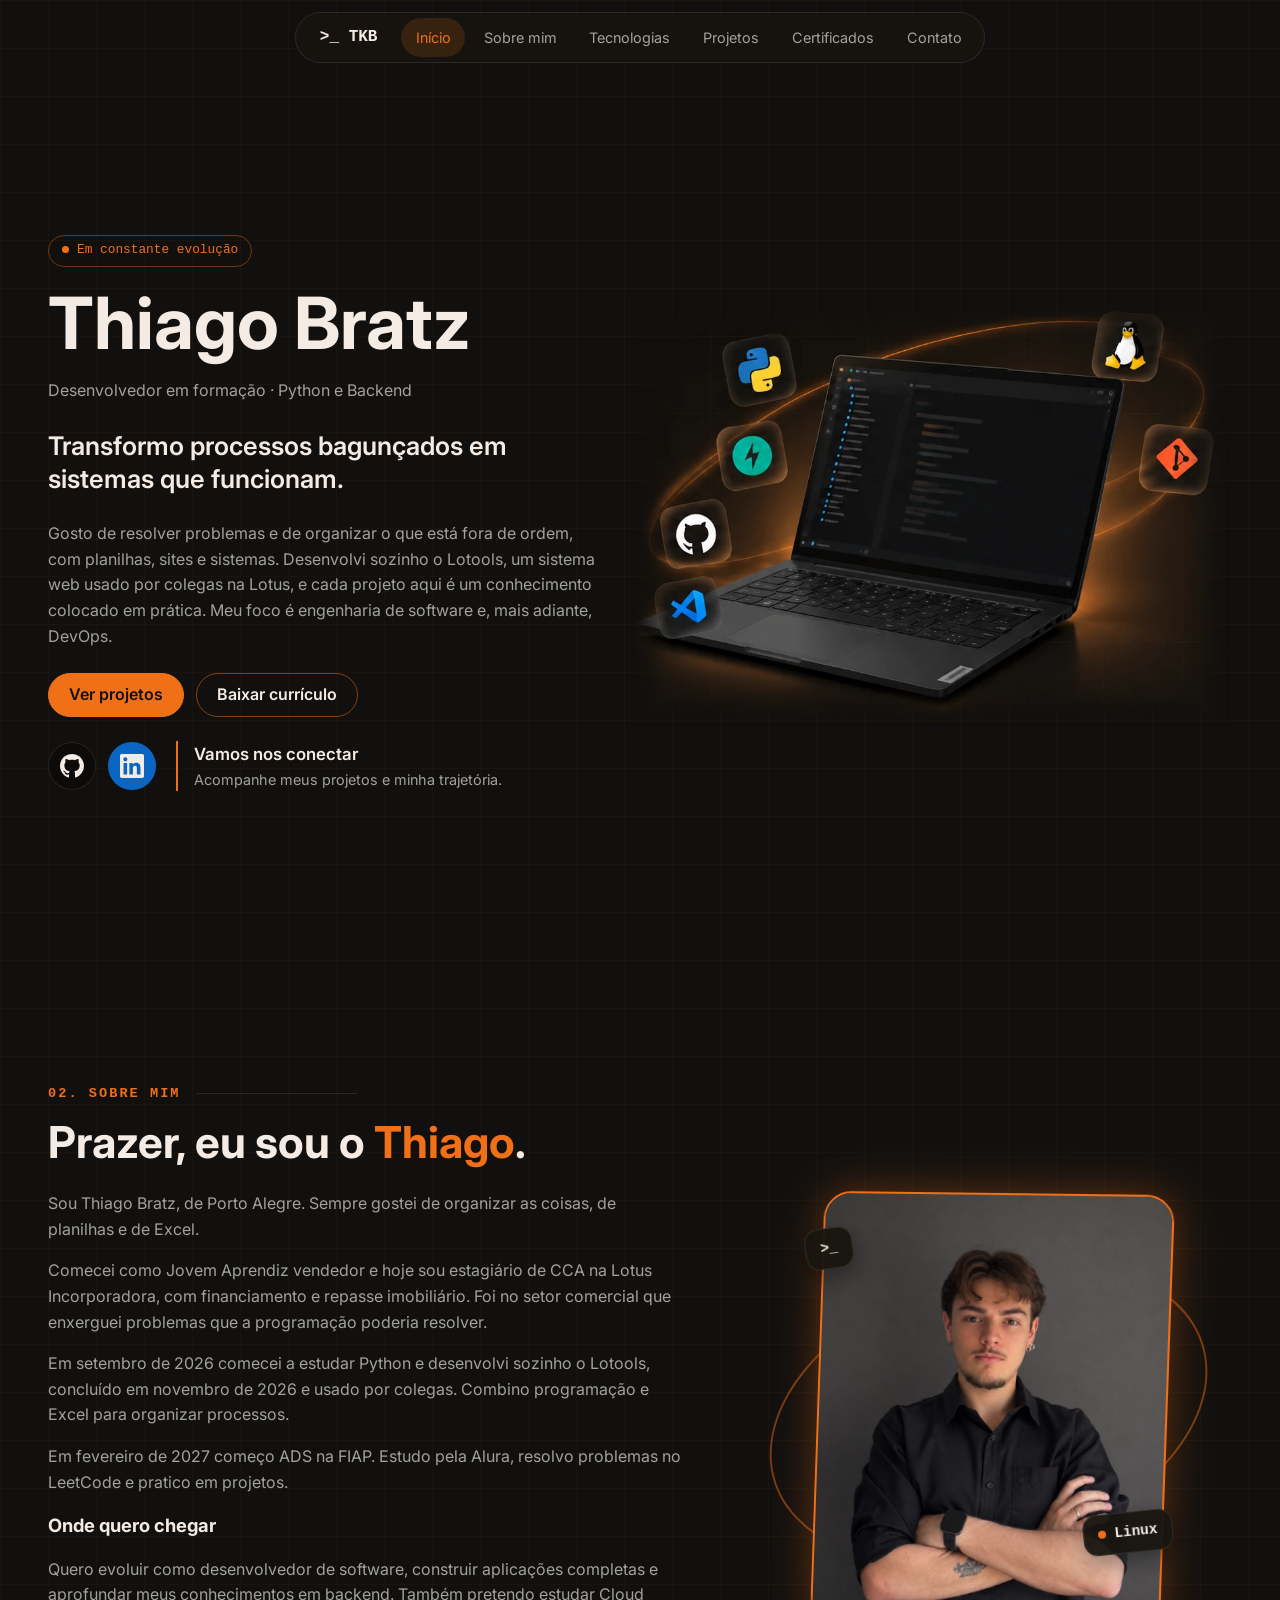
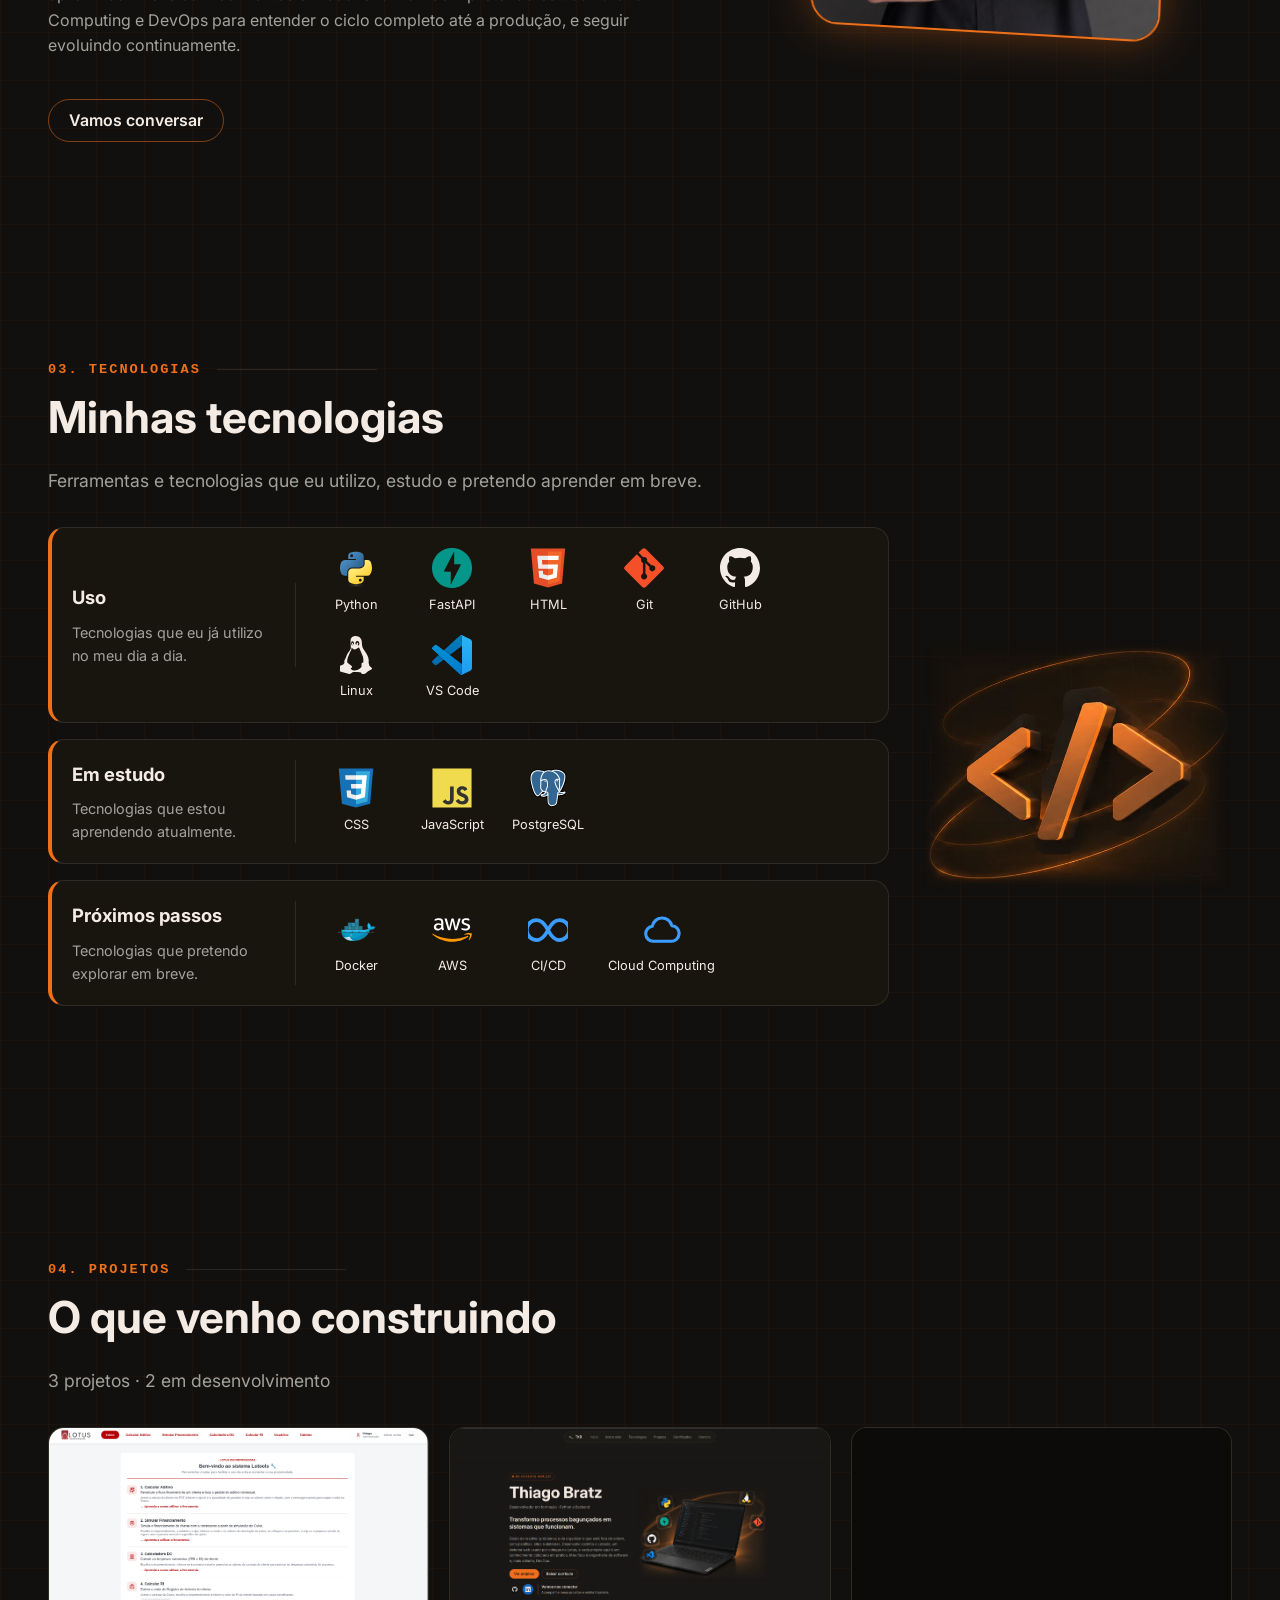
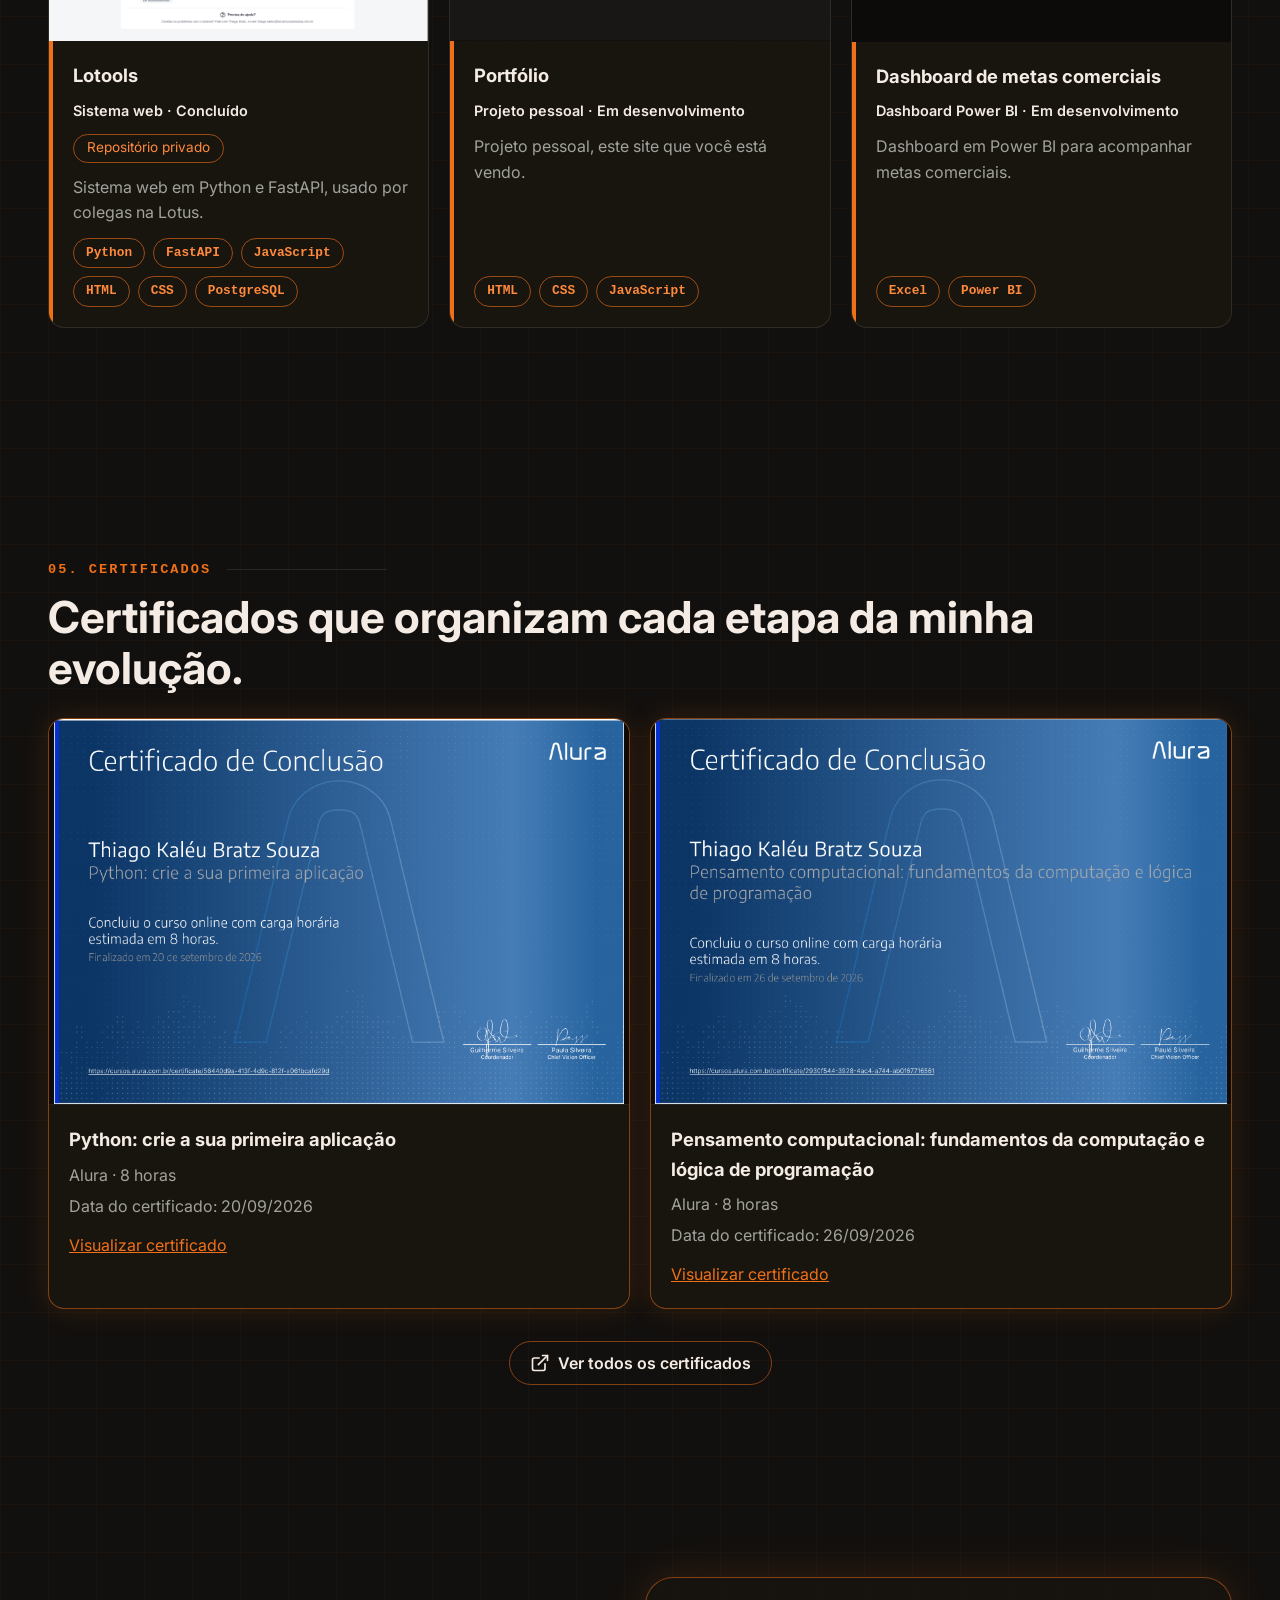
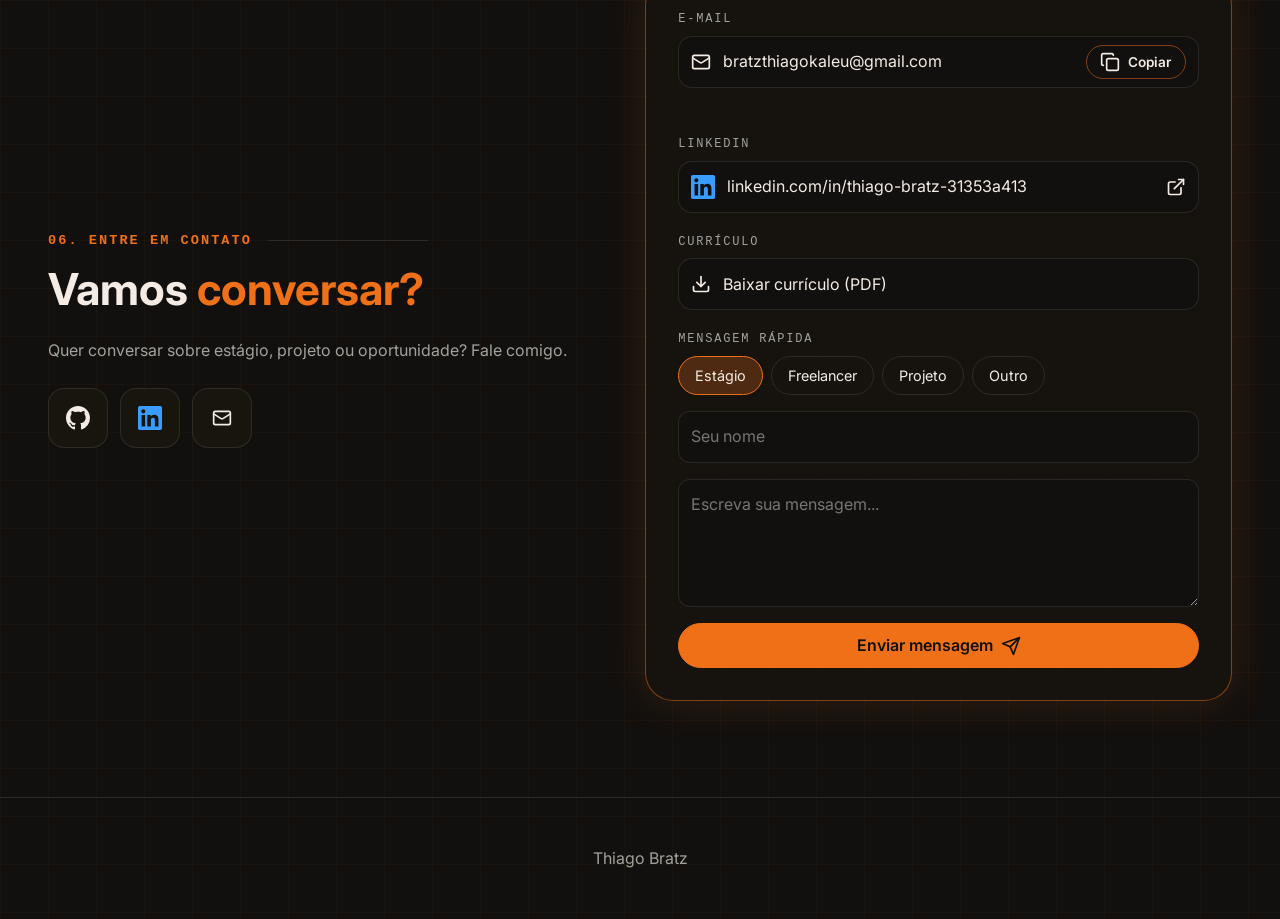
==== index.html @ 55b6eff2 "adicionando interações e animções" ====
<!DOCTYPE html>
<html lang="pt-BR">
<head>
  <meta charset="UTF-8">
  <meta name="viewport" content="width=device-width, initial-scale=1.0">
  <title>Thiago Bratz | Desenvolvedor em formação · Python e Backend</title>
  <meta name="description" content="Portfólio de Thiago Bratz, desenvolvedor em formação com foco em Python e Backend.">
  <meta name="theme-color" content="#12100e">
  <meta property="og:type" content="website">
  <meta property="og:locale" content="pt_BR">
  <meta property="og:title" content="Thiago Bratz | Desenvolvedor em formação · Python e Backend">
  <meta property="og:description" content="Portfólio de Thiago Bratz, desenvolvedor em formação com foco em Python e Backend.">
  <link rel="icon" href="assets/icons/favicon.svg" type="image/svg+xml">
  <link rel="stylesheet" href="assets/css/style.css">
  <!-- marca que o JavaScript está ativo (o CSS do fade depende disso) -->
  <script>document.documentElement.classList.add("js");</script>
  <script src="assets/js/main.js" defer></script>
</head>
<body>
  <a href="#conteudo">Pular para o conteúdo</a>
  <div class="progresso" id="progresso" aria-hidden="true"></div>

  <!-- Biblioteca de ícones: definidos uma vez aqui e reutilizados com <use> -->
  <svg width="0" height="0" style="position:absolute" aria-hidden="true" focusable="false">
    <symbol id="i-github" viewBox="0 0 16 16">
      <path d="M8 0C3.58 0 0 3.58 0 8c0 3.54 2.29 6.53 5.47 7.59.4.07.55-.17.55-.38 0-.19-.01-.82-.01-1.49-2.01.37-2.53-.49-2.69-.94-.09-.23-.48-.94-.82-1.13-.28-.15-.68-.52-.01-.53.63-.01 1.08.58 1.23.82.72 1.21 1.87.87 2.33.66.07-.52.28-.87.51-1.07-1.78-.2-3.64-.89-3.64-3.95 0-.87.31-1.59.82-2.15-.08-.2-.36-1.02.08-2.12 0 0 .67-.21 2.2.82.64-.18 1.32-.27 2-.27.68 0 1.36.09 2 .27 1.53-1.04 2.2-.82 2.2-.82.44 1.1.16 1.92.08 2.12.51.56.82 1.27.82 2.15 0 3.07-1.87 3.75-3.65 3.95.29.25.54.73.54 1.48 0 1.07-.01 1.93-.01 2.2 0 .21.15.46.55.38A8.013 8.013 0 0016 8c0-4.42-3.58-8-8-8z"/>
    </symbol>
    <symbol id="i-linkedin" viewBox="0 0 24 24">
      <path d="M20.447 20.452h-3.554v-5.569c0-1.328-.027-3.037-1.852-3.037-1.853 0-2.136 1.445-2.136 2.939v5.667H9.351V9h3.414v1.561h.046c.477-.9 1.637-1.85 3.37-1.85 3.601 0 4.267 2.37 4.267 5.455v6.286zM5.337 7.433c-1.144 0-2.063-.926-2.063-2.065 0-1.138.92-2.063 2.063-2.063 1.14 0 2.064.925 2.064 2.063 0 1.139-.925 2.065-2.064 2.065zm1.782 13.019H3.555V9h3.564v11.452zM22.225 0H1.771C.792 0 0 .774 0 1.729v20.542C0 23.227.792 24 1.771 24h20.451C23.2 24 24 23.227 24 22.271V1.729C24 .774 23.2 0 22.222 0h.003z"/>
    </symbol>
    <symbol id="i-mail" viewBox="0 0 24 24">
      <rect width="20" height="16" x="2" y="4" rx="2"/>
      <path d="m22 7-8.97 5.7a1.94 1.94 0 0 1-2.06 0L2 7"/>
    </symbol>
    <symbol id="i-copiar" viewBox="0 0 24 24">
      <rect width="14" height="14" x="8" y="8" rx="2" ry="2"/>
      <path d="M4 16c-1.1 0-2-.9-2-2V4c0-1.1.9-2 2-2h10c1.1 0 2 .9 2 2"/>
    </symbol>
    <symbol id="i-baixar" viewBox="0 0 24 24">
      <path d="M21 15v4a2 2 0 0 1-2 2H5a2 2 0 0 1-2-2v-4"/>
      <path d="m7 10 5 5 5-5"/>
      <path d="M12 15V3"/>
    </symbol>
    <symbol id="i-externo" viewBox="0 0 24 24">
      <path d="M15 3h6v6"/>
      <path d="M10 14 21 3"/>
      <path d="M18 13v6a2 2 0 0 1-2 2H5a2 2 0 0 1-2-2V8a2 2 0 0 1 2-2h6"/>
    </symbol>
    <symbol id="i-enviar" viewBox="0 0 24 24">
      <path d="m22 2-7 20-4-9-9-4Z"/>
      <path d="M22 2 11 13"/>
    </symbol>
  </svg>

  <header>
    <a href="#inicio">&gt;_ TKB</a>

    <nav aria-label="Menu principal">
      <ul>
        <li><a href="#inicio">Início</a></li>
        <li><a href="#sobre">Sobre mim</a></li>
        <li><a href="#tecnologias">Tecnologias</a></li>
        <li><a href="#projetos">Projetos</a></li>
        <li><a href="#certificados">Certificados</a></li>
        <li><a href="#contato">Contato</a></li>
      </ul>
    </nav>
  </header>

  <main id="conteudo">

    <!-- ========== INÍCIO ========== -->
    <section id="inicio" aria-labelledby="titulo-inicio">
      <div class="hero-texto">
        <p class="etiqueta">Em constante evolução</p>
        <h1 id="titulo-inicio">Thiago Bratz</h1>
        <p>Desenvolvedor em formação · Python e Backend</p>
        <p class="frase">Transformo processos bagunçados em sistemas que funcionam.</p>
        <p>
          Gosto de resolver problemas e de organizar o que está fora de ordem,
          com planilhas, sites e sistemas. Desenvolvi sozinho o Lotools, um
          sistema web usado por colegas na Lotus, e cada projeto aqui é um
          conhecimento colocado em prática. Meu foco é engenharia de software
          e, mais adiante, DevOps.
        </p>

        <div class="acoes">
          <a class="botao" href="#projetos">Ver projetos</a>
          <a class="botao botao-secundario" href="assets/docs/curriculo.pdf" download>Baixar currículo</a>
        </div>

        <div class="conectar">
          <ul class="redes">
            <li>
              <a class="rede" href="https://github.com/ThiagoBratz" target="_blank" rel="noopener noreferrer" aria-label="GitHub (abre em nova aba)">
                <svg class="icone" aria-hidden="true"><use href="#i-github"/></svg>
              </a>
            </li>
            <li>
              <a class="rede rede-linkedin" href="https://linkedin.com/in/thiago-bratz-31353a413" target="_blank" rel="noopener noreferrer" aria-label="LinkedIn (abre em nova aba)">
                <svg class="icone" aria-hidden="true"><use href="#i-linkedin"/></svg>
              </a>
            </li>
          </ul>
          <div class="conectar-texto">
            <p class="conectar-titulo">Vamos nos conectar</p>
            <p>Acompanhe meus projetos e minha trajetória.</p>
          </div>
        </div>
      </div>

      <img class="hero-arte flutuar" src="assets/img/hero-notebook.webp" alt="" width="892" height="640">
    </section>

    <!-- ========== SOBRE MIM ========== -->
    <section id="sobre" aria-labelledby="titulo-sobre">
      <div class="sobre-texto revelar">
        <p class="eyebrow">02. Sobre mim</p>
        <h2 id="titulo-sobre">Prazer, eu sou o <span class="destaque">Thiago</span>.</h2>

        <p>Sou Thiago Bratz, de Porto Alegre. Sempre gostei de organizar as coisas, de planilhas e de Excel.</p>
        <p>
          Comecei como Jovem Aprendiz vendedor e hoje sou estagiário de CCA na
          Lotus Incorporadora, com financiamento e repasse imobiliário. Foi no
          setor comercial que enxerguei problemas que a programação poderia resolver.
        </p>
        <p>
          Em setembro de 2026 comecei a estudar Python e desenvolvi sozinho o
          Lotools, concluído em novembro de 2026 e usado por colegas. Combino
          programação e Excel para organizar processos.
        </p>
        <p>
          Em fevereiro de 2027 começo ADS na FIAP. Estudo pela Alura, resolvo
          problemas no LeetCode e pratico em projetos.
        </p>

        <h3>Onde quero chegar</h3>
        <p>
          Quero evoluir como desenvolvedor de software, construir aplicações
          completas e aprofundar meus conhecimentos em backend. Também pretendo
          estudar Cloud Computing e DevOps para entender o ciclo completo até a
          produção, e seguir evoluindo continuamente.
        </p>

        <a class="botao botao-secundario" href="#contato">Vamos conversar</a>
      </div>

      <figure class="foto revelar">
        <img src="assets/img/foto_thiago.jpg" alt="Foto de Thiago Bratz" width="800" height="1000" loading="lazy" decoding="async">
        <span class="chip chip-terminal" aria-hidden="true">&gt;_</span>
        <span class="chip chip-linux" aria-hidden="true">Linux</span>
      </figure>
    </section>

    <!-- ========== TECNOLOGIAS ========== -->
    <section id="tecnologias" aria-labelledby="titulo-tecnologias">
      <div class="secao-topo revelar">
        <p class="eyebrow">03. Tecnologias</p>
        <h2 id="titulo-tecnologias">Minhas tecnologias</h2>
        <p class="resumo">Ferramentas e tecnologias que eu utilizo, estudo e pretendo aprender em breve.</p>
      </div>

      <div class="tech-layout">
        <div class="grade-tech">

          <div class="card-tech revelar">
            <div class="card-tech-info">
              <h3>Uso</h3>
              <p>Tecnologias que eu já utilizo no meu dia a dia.</p>
            </div>
            <ul class="icones-tech">
              <li><img src="assets/icons/tech/python.svg" alt="" width="48" height="48"><span>Python</span></li>
              <li><img src="assets/icons/tech/fastapi.svg" alt="" width="48" height="48"><span>FastAPI</span></li>
              <li><img src="assets/icons/tech/html5.svg" alt="" width="48" height="48"><span>HTML</span></li>
              <li><img src="assets/icons/tech/git.svg" alt="" width="48" height="48"><span>Git</span></li>
              <li><img src="assets/icons/tech/github.svg" alt="" width="48" height="48"><span>GitHub</span></li>
              <li><img src="assets/icons/tech/linux.svg" alt="" width="48" height="48"><span>Linux</span></li>
              <li><img src="assets/icons/tech/vscode.svg" alt="" width="48" height="48"><span>VS Code</span></li>
            </ul>
          </div>

          <div class="card-tech revelar">
            <div class="card-tech-info">
              <h3>Em estudo</h3>
              <p>Tecnologias que estou aprendendo atualmente.</p>
            </div>
            <ul class="icones-tech">
              <li><img src="assets/icons/tech/css3.svg" alt="" width="48" height="48"><span>CSS</span></li>
              <li><img src="assets/icons/tech/javascript.svg" alt="" width="48" height="48"><span>JavaScript</span></li>
              <li><img src="assets/icons/tech/postgresql.svg" alt="" width="48" height="48"><span>PostgreSQL</span></li>
            </ul>
          </div>

          <div class="card-tech revelar">
            <div class="card-tech-info">
              <h3>Próximos passos</h3>
              <p>Tecnologias que pretendo explorar em breve.</p>
            </div>
            <ul class="icones-tech">
              <li><img src="assets/icons/tech/docker.svg" alt="" width="48" height="48"><span>Docker</span></li>
              <li><img src="assets/icons/tech/aws.svg" alt="" width="48" height="48"><span>AWS</span></li>
              <li><img src="assets/icons/tech/cicd.svg" alt="" width="48" height="48"><span>CI/CD</span></li>
              <li><img src="assets/icons/tech/cloud.svg" alt="" width="48" height="48"><span>Cloud Computing</span></li>
            </ul>
          </div>

        </div>

        <img class="tech-arte flutuar" style="--duracao: 8s" src="assets/img/tecnologias-codigo.webp" alt="" width="597" height="490" loading="lazy" decoding="async">
      </div>
    </section>

    <!-- ========== PROJETOS ========== -->
    <section id="projetos" aria-labelledby="titulo-projetos">
      <div class="secao-topo revelar">
        <p class="eyebrow">04. Projetos</p>
        <h2 id="titulo-projetos">O que venho construindo</h2>
        <p class="resumo">3 projetos · 2 em desenvolvimento</p>
      </div>

      <div class="grade-projetos">

        <article class="card-projeto revelar">
          <img class="projeto-imagem" src="assets/img/projetos/lotools.png" alt="Tela do sistema Lotools" width="1200" height="675" loading="lazy" decoding="async">
          <div class="projeto-corpo">
            <h3>Lotools</h3>
            <p class="meta">Sistema web · Concluído</p>
            <p class="selo">Repositório privado</p>
            <p>Sistema web em Python e FastAPI, usado por colegas na Lotus.</p>
            <ul class="etiquetas" aria-label="Tecnologias do Lotools">
              <li>Python</li>
              <li>FastAPI</li>
              <li>JavaScript</li>
              <li>HTML</li>
              <li>CSS</li>
              <li>PostgreSQL</li>
            </ul>
          </div>
        </article>

        <article class="card-projeto revelar">
          <img class="projeto-imagem" src="assets/img/projetos/portfolio.png" alt="Imagem do projeto Portfólio" width="1200" height="675" loading="lazy" decoding="async">
          <div class="projeto-corpo">
            <h3>Portfólio</h3>
            <p class="meta">Projeto pessoal · Em desenvolvimento</p>
            <p>Projeto pessoal, este site que você está vendo.</p>
            <ul class="etiquetas" aria-label="Tecnologias do Portfólio">
              <li>HTML</li>
              <li>CSS</li>
              <li>JavaScript</li>
            </ul>
          </div>
        </article>

        <article class="card-projeto revelar">
          <img class="projeto-imagem" src="assets/img/projetos/dashboard.png" alt="Imagem do Dashboard de metas comerciais" width="1200" height="675" loading="lazy" decoding="async">
          <div class="projeto-corpo">
            <h3>Dashboard de metas comerciais</h3>
            <p class="meta">Dashboard Power BI · Em desenvolvimento</p>
            <p>Dashboard em Power BI para acompanhar metas comerciais.</p>
            <ul class="etiquetas" aria-label="Tecnologias do Dashboard">
              <li>Excel</li>
              <li>Power BI</li>
            </ul>
          </div>
        </article>

      </div>
    </section>

    <!-- ========== CERTIFICADOS ========== -->
    <section id="certificados" aria-labelledby="titulo-certificados">
      <div class="secao-topo revelar">
        <p class="eyebrow">05. Certificados</p>
        <h2 id="titulo-certificados">Certificados que organizam cada etapa da minha evolução.</h2>
      </div>

      <div class="grade-certificados">

        <article class="card-certificado revelar">
          <img class="certificado-imagem" src="assets/img/certificados/python-primeira-aplicacao.png" alt="Certificado do curso Python: crie a sua primeira aplicação" width="1200" height="800" loading="lazy" decoding="async">
          <div class="certificado-corpo">
            <h3>Python: crie a sua primeira aplicação</h3>
            <p>Alura · 8 horas</p>
            <p>Data do certificado: <time datetime="2026-09-20">20/09/2026</time></p>
            <a href="https://cursos.alura.com.br/user/bratzthiagokaleu/course/python-crie-sua-primeira-aplicacao/certificate">Visualizar certificado</a>
          </div>
        </article>

        <article class="card-certificado revelar">
          <img class="certificado-imagem" src="assets/img/certificados/pensamento-computacional.png" alt="Certificado do curso Pensamento computacional: fundamentos da computação e lógica de programação" width="1200" height="800" loading="lazy" decoding="async">
          <div class="certificado-corpo">
            <h3>Pensamento computacional: fundamentos da computação e lógica de programação</h3>
            <p>Alura · 8 horas</p>
            <p>Data do certificado: <time datetime="2026-09-26">26/09/2026</time></p>
            <a href="https://cursos.alura.com.br/user/bratzthiagokaleu/course/computacao-fundamentos-computacao-pensamento-computacional/certificate">Visualizar certificado</a>
          </div>
        </article>

      </div>

      <div class="acao-centro">
        <button class="botao botao-secundario" type="button">
          <svg class="icone-linha" aria-hidden="true"><use href="#i-externo"/></svg>
          Ver todos os certificados
        </button>
      </div>
    </section>

    <!-- ========== CONTATO ========== -->
    <section id="contato" aria-labelledby="titulo-contato">
      <div class="contato-texto revelar">
        <p class="eyebrow">06. Entre em contato</p>
        <h2 id="titulo-contato">Vamos <span class="destaque">conversar?</span></h2>
        <p>Quer conversar sobre estágio, projeto ou oportunidade? Fale comigo.</p>

        <ul class="redes">
          <li>
            <a class="rede rede-quadrada" href="https://github.com/ThiagoBratz" target="_blank" rel="noopener noreferrer" aria-label="GitHub (abre em nova aba)">
              <svg class="icone" aria-hidden="true"><use href="#i-github"/></svg>
            </a>
          </li>
          <li>
            <a class="rede rede-quadrada rede-linkedin" href="https://linkedin.com/in/thiago-bratz-31353a413" target="_blank" rel="noopener noreferrer" aria-label="LinkedIn (abre em nova aba)">
              <svg class="icone" aria-hidden="true"><use href="#i-linkedin"/></svg>
            </a>
          </li>
          <li>
            <a class="rede rede-quadrada" href="mailto:bratzthiagokaleu@gmail.com" aria-label="Enviar e-mail">
              <svg class="icone-linha" aria-hidden="true"><use href="#i-mail"/></svg>
            </a>
          </li>
        </ul>
      </div>

      <div class="card-contato revelar">

        <div class="campo">
          <p class="rotulo">E-mail</p>
          <div class="linha-campo">
            <svg class="icone-linha" aria-hidden="true"><use href="#i-mail"/></svg>
            <a class="texto" id="email-texto" href="mailto:bratzthiagokaleu@gmail.com">bratzthiagokaleu@gmail.com</a>
            <button class="botao botao-secundario botao-pequeno" type="button" id="botao-copiar">
              <svg class="icone-linha" aria-hidden="true"><use href="#i-copiar"/></svg>
              Copiar
            </button>
          </div>
          <p class="aviso" id="aviso-copiado" role="status" aria-live="polite"></p>
        </div>

        <div class="campo">
          <p class="rotulo">LinkedIn</p>
          <a class="linha-campo" href="https://linkedin.com/in/thiago-bratz-31353a413" target="_blank" rel="noopener noreferrer">
            <svg class="icone" aria-hidden="true"><use href="#i-linkedin"/></svg>
            <span class="texto">linkedin.com/in/thiago-bratz-31353a413</span>
            <svg class="icone-linha" aria-hidden="true"><use href="#i-externo"/></svg>
            <span class="sr-only">(abre em nova aba)</span>
          </a>
        </div>

        <div class="campo">
          <p class="rotulo">Currículo</p>
          <a class="linha-campo" href="assets/docs/curriculo.pdf" download>
            <svg class="icone-linha" aria-hidden="true"><use href="#i-baixar"/></svg>
            <span class="texto">Baixar currículo (PDF)</span>
          </a>
        </div>

        <form>
          <fieldset class="assuntos">
            <legend class="rotulo">Mensagem rápida</legend>
            <div class="assuntos-opcoes">
              <div class="assunto">
                <input type="radio" id="assunto-estagio" name="assunto" value="estagio" checked>
                <label for="assunto-estagio">Estágio</label>
              </div>
              <div class="assunto">
                <input type="radio" id="assunto-freelancer" name="assunto" value="freelancer">
                <label for="assunto-freelancer">Freelancer</label>
              </div>
              <div class="assunto">
                <input type="radio" id="assunto-projeto" name="assunto" value="projeto">
                <label for="assunto-projeto">Projeto</label>
              </div>
              <div class="assunto">
                <input type="radio" id="assunto-outro" name="assunto" value="outro">
                <label for="assunto-outro">Outro</label>
              </div>
            </div>
          </fieldset>

          <label class="sr-only" for="nome">Nome</label>
          <input type="text" id="nome" name="nome" placeholder="Seu nome" autocomplete="name" maxlength="100" required>

          <label class="sr-only" for="mensagem">Mensagem</label>
          <textarea id="mensagem" name="mensagem" rows="4" placeholder="Escreva sua mensagem..." maxlength="2000" required></textarea>

          <button class="botao botao-largo" type="submit">
            Enviar mensagem
            <svg class="icone-linha" aria-hidden="true"><use href="#i-enviar"/></svg>
          </button>
        </form>

      </div>
    </section>

  </main>

  <footer>
    <p>Thiago Bratz</p>
  </footer>
</body>
</html>
---- assets/css/style.css ----
/* ========== 1. VARIÁVEIS ========== */
:root {
  --bg: #12100e;
  --bg-2: #1b160f;
  --card: #18150f;
  --laranja: #f07018;
  --laranja-claro: #ff8a3d;
  --texto: #f4ece4;
  --cinza: #a2a29c;
  --borda: rgba(244, 236, 228, 0.1);
  --raio: 16px;
  --largura: 78rem;

  --fonte-texto: "Inter", system-ui, sans-serif;
  --fonte-mono: "JetBrains Mono", ui-monospace, monospace;
}

/* ========== 2. FONTES ========== */
@font-face {
  font-family: "Inter";
  src: url("../fonts/Inter-Variable.ttf") format("truetype");
  font-weight: 100 900;
  font-display: swap;
}

@font-face {
  font-family: "JetBrains Mono";
  src: url("../fonts/JetBrainsMono-Variable.ttf") format("truetype");
  font-weight: 100 800;
  font-display: swap;
}

/* ========== 3. BASE ========== */
*,
*::before,
*::after {
  box-sizing: border-box;
}

html {
  scroll-behavior: smooth;
  scroll-padding-top: 5rem;
}

body {
  margin: 0;
  font-family: var(--fonte-texto);
  line-height: 1.6;
  color: var(--texto);
  background-color: var(--bg);
  /* grid de fundo discreto */
  background-image:
    linear-gradient(rgba(240, 112, 24, 0.04) 1px, transparent 1px),
    linear-gradient(90deg, rgba(240, 112, 24, 0.04) 1px, transparent 1px);
  background-size: 48px 48px;
}

a {
  color: var(--laranja);
}

:focus-visible {
  outline: 2px solid var(--laranja);
  outline-offset: 3px;
}

/* texto só para leitores de tela */
.sr-only {
  position: absolute;
  width: 1px;
  height: 1px;
  margin: -1px;
  padding: 0;
  overflow: hidden;
  clip-path: inset(50%);
  white-space: nowrap;
  border: 0;
}

/* link "Pular para o conteúdo" (precisa ser o primeiro filho do body) */
body > a:first-child {
  position: absolute;
  left: 1rem;
  top: -4rem;
  padding: 0.5rem 1rem;
  background: var(--laranja);
  color: var(--bg);
  border-radius: 8px;
  z-index: 100;
}

body > a:first-child:focus {
  top: 1rem;
}

/* ícones (vindos do sprite no HTML) */
.icone {
  width: 1.5rem;
  height: 1.5rem;
  flex: none;
  fill: currentColor;
}

.icone-linha {
  width: 1.25rem;
  height: 1.25rem;
  flex: none;
  fill: none;
  stroke: currentColor;
  stroke-width: 2;
  stroke-linecap: round;
  stroke-linejoin: round;
}

/* ========== 4. CABEÇALHO E MENU ========== */
header {
  position: sticky;
  top: 0;
  z-index: 10;
  display: flex;
  flex-direction: column;
  align-items: center;
  gap: 0.5rem;
  padding: 0.75rem 1rem;
  background: rgba(18, 16, 14, 0.85);
  backdrop-filter: blur(8px);
}

header > a {
  font-family: var(--fonte-mono);
  font-weight: 700;
  color: var(--texto);
  text-decoration: none;
}

nav {
  max-width: 100%;
}

nav ul {
  display: flex;
  gap: 0.25rem;
  margin: 0;
  padding: 0.25rem;
  list-style: none;
  background: var(--card);
  border: 1px solid var(--borda);
  border-radius: 999px;
  overflow-x: auto;
  white-space: nowrap;
  scrollbar-width: none;
}

nav ul::-webkit-scrollbar {
  display: none;
}

nav a {
  display: block;
  padding: 0.5rem 0.9rem;
  border-radius: 999px;
  font-size: 0.9rem;
  color: var(--cinza);
  text-decoration: none;
}

nav a:hover,
nav a:focus-visible {
  color: var(--texto);
  background: rgba(240, 112, 24, 0.15);
}

/* ========== 5. SEÇÕES E TÍTULOS ========== */
section {
  min-height: 100svh;
  max-width: var(--largura);
  margin-inline: auto;
  padding: 4rem 1.25rem;
  overflow-x: clip;
}

h1 {
  margin: 0 0 1rem;
  font-size: clamp(2.5rem, 9vw, 4.5rem);
  line-height: 1.1;
}

h2 {
  margin: 0 0 1.5rem;
  font-size: clamp(1.75rem, 6vw, 2.75rem);
  line-height: 1.15;
}

h3 {
  margin: 0 0 0.5rem;
  font-size: 1.15rem;
}

p {
  color: var(--cinza);
}

/* limita a largura do texto corrido para facilitar a leitura */
section p {
  max-width: 65ch;
}

/* rótulo pequeno acima dos títulos: "02. SOBRE MIM" */
.eyebrow {
  display: flex;
  align-items: center;
  gap: 1rem;
  margin: 0 0 0.75rem;
  font-family: var(--fonte-mono);
  font-size: 0.85rem;
  font-weight: 700;
  letter-spacing: 0.15em;
  text-transform: uppercase;
  color: var(--laranja);
}

.eyebrow::after {
  content: "";
  flex: 1;
  max-width: 10rem;
  height: 1px;
  background: var(--borda);
}

/* palavra em laranja dentro de um título */
.destaque {
  color: var(--laranja);
}

.resumo {
  margin: 0 0 2rem;
  font-size: 1.1rem;
}

.secao-topo {
  margin-bottom: 1rem;
}

/* ========== 6. HERO ========== */
#inicio {
  display: flex;
  flex-direction: column;
  justify-content: center;
  gap: 2rem;
}

.hero-arte {
  width: 100%;
  max-width: 34rem;
  height: auto;
  margin-inline: auto;
}

/* etiqueta "Em constante evolução" */
.etiqueta {
  width: fit-content;
  margin: 0 0 1rem;
  padding: 0.3rem 0.8rem;
  font-family: var(--fonte-mono);
  font-size: 0.8rem;
  color: var(--laranja);
  border: 1px solid rgba(240, 112, 24, 0.4);
  border-radius: 999px;
}

/* bolinha que pulsa */
.etiqueta::before {
  content: "";
  display: inline-block;
  width: 0.45rem;
  height: 0.45rem;
  margin-right: 0.5rem;
  background: var(--laranja);
  border-radius: 50%;
  animation: pulsar 1.8s ease-in-out infinite;
}

@keyframes pulsar {
  0%,
  100% {
    opacity: 1;
    box-shadow: 0 0 0 0 rgba(240, 112, 24, 0.6);
  }
  50% {
    opacity: 0.45;
    box-shadow: 0 0 0 6px rgba(240, 112, 24, 0);
  }
}

/* frase de destaque do hero */
.frase {
  font-size: clamp(1.2rem, 4vw, 1.6rem);
  font-weight: 600;
  line-height: 1.3;
  color: var(--texto);
}

/* GitHub e LinkedIn do hero */
.conectar {
  display: flex;
  flex-wrap: wrap;
  align-items: center;
  gap: 1rem 1.25rem;
  margin-top: 1.5rem;
}

.redes {
  display: flex;
  gap: 0.75rem;
  margin: 0;
  padding: 0;
  list-style: none;
}

.rede {
  display: grid;
  place-items: center;
  width: 3rem;
  height: 3rem;
  color: var(--texto);
  background: #0c0b09;
  border: 1px solid var(--borda);
  border-radius: 50%;
  transition: transform 0.2s, border-color 0.2s, box-shadow 0.2s;
}

.rede:hover {
  transform: translateY(-2px);
  border-color: var(--laranja);
  box-shadow: 0 0 18px rgba(240, 112, 24, 0.35);
}

.rede-linkedin {
  background: #0a66c2;
  border-color: transparent;
}

/* versão quadrada, usada na seção de contato */
.rede-quadrada {
  width: 3.75rem;
  height: 3.75rem;
  background: var(--card);
  border-radius: 16px;
}

.rede-quadrada.rede-linkedin {
  background: var(--card);
  border-color: var(--borda);
}

.rede-quadrada.rede-linkedin .icone {
  color: #3b9cff;
}

.conectar-texto {
  padding-left: 1rem;
  border-left: 2px solid var(--laranja);
}

.conectar-texto p {
  margin: 0;
  font-size: 0.9rem;
}

.conectar-texto .conectar-titulo {
  font-size: 1.05rem;
  font-weight: 600;
  color: var(--texto);
}

/* ========== 7. BOTÕES ========== */
/* grupo de botões lado a lado */
.acoes {
  display: flex;
  flex-wrap: wrap;
  gap: 0.75rem;
  margin: 1.5rem 0 0;
}

.acao-centro {
  display: flex;
  justify-content: center;
}

/* botão base: vale para <a> e <button> com class="botao" */
.botao {
  display: inline-flex;
  align-items: center;
  justify-content: center;
  gap: 0.5rem;
  padding: 0.7rem 1.25rem;
  font: inherit;
  font-weight: 600;
  line-height: 1.2;
  color: var(--bg);
  background: var(--laranja);
  border: 1px solid var(--laranja);
  border-radius: 999px;
  text-decoration: none;
  cursor: pointer;
  transition: background-color 0.2s, border-color 0.2s, transform 0.2s;
}

.botao:hover {
  background: var(--laranja-claro);
  border-color: var(--laranja-claro);
}

.botao:active {
  transform: translateY(1px);
}

/* variação secundária: só contorno. Vem depois, então vence o .botao */
.botao-secundario {
  color: var(--texto);
  background: transparent;
  border-color: rgba(240, 112, 24, 0.5);
}

.botao-secundario:hover {
  background: rgba(240, 112, 24, 0.12);
  border-color: var(--laranja);
}

.botao-pequeno {
  padding: 0.35rem 0.85rem;
  font-size: 0.85rem;
}

.botao-largo {
  width: 100%;
}

/* ========== 8. SOBRE MIM ========== */
#sobre {
  display: flex;
  flex-direction: column;
  justify-content: center;
  gap: 3rem;
}

.sobre-texto .botao {
  margin-top: 1.5rem;
}

/* moldura da foto */
.foto {
  position: relative;
  width: 100%;
  max-width: 22rem;
  margin: 0 auto;
}

.foto img {
  position: relative;
  z-index: 1;
  display: block;
  width: 100%;
  height: auto;
  aspect-ratio: 4 / 5;
  object-fit: cover;
  background: #0c0b09;
  border: 2px solid var(--laranja);
  border-radius: 28px;
  box-shadow: 0 0 40px rgba(240, 112, 24, 0.35);
  transform: perspective(1000px) rotateY(-6deg) rotate(2deg);
}

/* anel laranja atrás da foto */
.foto::before {
  content: "";
  position: absolute;
  inset: 18% -14%;
  border: 2px solid rgba(240, 112, 24, 0.45);
  border-radius: 50%;
  transform: rotate(-18deg);
}

.chip {
  position: absolute;
  z-index: 2;
  padding: 0.5rem 0.9rem;
  font-family: var(--fonte-mono);
  font-size: 0.9rem;
  font-weight: 700;
  color: var(--texto);
  background: rgba(24, 21, 15, 0.95);
  border: 1px solid var(--borda);
  border-radius: 14px;
  box-shadow: 0 8px 24px rgba(0, 0, 0, 0.4);
}

.chip-terminal {
  top: 8%;
  left: -0.5rem;
  transform: rotate(-8deg);
}

.chip-linux {
  right: -0.5rem;
  bottom: 18%;
  transform: rotate(-6deg);
}

.chip-linux::before {
  content: "";
  display: inline-block;
  width: 0.5rem;
  height: 0.5rem;
  margin-right: 0.5rem;
  background: var(--laranja);
  border-radius: 50%;
}

/* ========== 9. CARDS (base compartilhada) ========== */
.card-tech,
.card-projeto,
.card-certificado {
  background: var(--card);
  border: 1px solid var(--borda);
  border-radius: var(--raio);
}

/* ========== 10. TECNOLOGIAS ========== */
.tech-layout {
  display: grid;
  gap: 2rem;
}

.grade-tech {
  display: grid;
  gap: 1rem;
}

.card-tech {
  display: flex;
  flex-direction: column;
  gap: 1.25rem;
  padding: 1.25rem;
  border-left: 4px solid var(--laranja);
}

.card-tech-info p {
  margin: 0;
  font-size: 0.9rem;
}

.icones-tech {
  display: flex;
  flex-wrap: wrap;
  gap: 1.25rem 1.5rem;
  margin: 0;
  padding: 0;
  list-style: none;
}

.icones-tech li {
  display: flex;
  flex-direction: column;
  align-items: center;
  gap: 0.4rem;
  min-width: 4.5rem;
  font-size: 0.8rem;
  text-align: center;
  color: var(--texto);
}

.icones-tech img {
  width: 2.5rem;
  height: 2.5rem;
}

/* arte </>: só aparece em telas grandes */
.tech-arte {
  display: none;
}

/* ========== 11. PROJETOS ========== */
.grade-projetos {
  display: grid;
  gap: 1.25rem;
}

.card-projeto {
  display: flex;
  flex-direction: column;
  overflow: hidden;
}

.projeto-imagem {
  display: block;
  width: 100%;
  height: auto;
  aspect-ratio: 16 / 9;
  object-fit: cover;
  background: #0c0b09;
}

.projeto-corpo {
  position: relative;
  display: flex;
  flex: 1;
  flex-direction: column;
  padding: 1.25rem 1.25rem 1.25rem 1.5rem;
}

/* barra laranja à esquerda, só na parte do texto */
.projeto-corpo::before {
  content: "";
  position: absolute;
  top: 0;
  bottom: 0;
  left: 0;
  width: 4px;
  background: var(--laranja);
}

.projeto-corpo p {
  margin: 0 0 0.75rem;
}

.meta {
  font-size: 0.9rem;
  font-weight: 600;
  color: var(--texto);
}

.selo {
  width: fit-content;
  padding: 0.15rem 0.8rem;
  font-size: 0.85rem;
  color: var(--laranja-claro);
  border: 1px solid rgba(240, 112, 24, 0.6);
  border-radius: 999px;
}

/* etiquetas (chips) de tecnologias */
.etiquetas {
  display: flex;
  flex-wrap: wrap;
  gap: 0.5rem;
  margin: auto 0 0;
  padding: 0;
  list-style: none;
}

.etiquetas li {
  padding: 0.25rem 0.75rem;
  font-family: var(--fonte-mono);
  font-size: 0.8rem;
  font-weight: 600;
  color: var(--laranja-claro);
  border: 1px solid rgba(240, 112, 24, 0.6);
  border-radius: 999px;
}

/* ========== 12. CERTIFICADOS ========== */
.grade-certificados {
  display: grid;
  gap: 1.25rem;
  margin-bottom: 2rem;
}

/* linha laranja fina com brilho suave nos cards de destaque */
.card-certificado {
  overflow: hidden;
  border-color: rgba(240, 112, 24, 0.5);
  box-shadow: 0 0 28px rgba(240, 112, 24, 0.15);
}

.certificado-imagem {
  display: block;
  width: 100%;
  height: auto;
  aspect-ratio: 3 / 2;
  object-fit: contain;
  background: #0c0b09;
  border-bottom: 1px solid var(--borda);
}

.certificado-corpo {
  padding: 1.25rem;
}

.certificado-corpo p {
  margin: 0 0 0.35rem;
}

.certificado-corpo a {
  display: inline-block;
  margin-top: 0.5rem;
}

/* ========== 13. CONTATO ========== */
#contato {
  display: flex;
  flex-direction: column;
  justify-content: center;
  gap: 2.5rem;
}

.contato-texto .redes {
  margin-top: 1.5rem;
}

.card-contato {
  display: grid;
  gap: 1.25rem;
  padding: 1.25rem;
  background: rgba(24, 21, 15, 0.85);
  border: 1px solid rgba(240, 112, 24, 0.5);
  border-radius: 28px;
  box-shadow: 0 0 40px rgba(240, 112, 24, 0.15);
}

.rotulo {
  margin: 0 0 0.4rem;
  padding: 0;
  font-family: var(--fonte-mono);
  font-size: 0.75rem;
  letter-spacing: 0.15em;
  text-transform: uppercase;
  color: var(--cinza);
}

.linha-campo {
  display: flex;
  align-items: center;
  gap: 0.75rem;
  min-height: 3.25rem;
  padding: 0.5rem 0.75rem;
  color: var(--texto);
  text-decoration: none;
  background: var(--bg);
  border: 1px solid var(--borda);
  border-radius: 14px;
}

.linha-campo .icone {
  color: #3b9cff;
}

a.linha-campo:hover {
  border-color: rgba(240, 112, 24, 0.6);
}

.linha-campo .texto {
  flex: 1;
  min-width: 0;
  overflow-wrap: anywhere;
  color: var(--texto);
  text-decoration: none;
}

/* assunto: botões de escolha em formato de pílula */
.assuntos {
  min-width: 0;
  margin: 0;
  padding: 0;
  border: 0;
}

.assuntos-opcoes {
  display: flex;
  flex-wrap: wrap;
  gap: 0.5rem;
}

.assunto {
  position: relative;
}

.assunto input {
  position: absolute;
  width: 1px;
  height: 1px;
  margin: 0;
  padding: 0;
  opacity: 0;
}

.assunto label {
  display: inline-block;
  padding: 0.45rem 1rem;
  font-family: var(--fonte-texto);
  font-size: 0.9rem;
  color: var(--texto);
  border: 1px solid var(--borda);
  border-radius: 999px;
  cursor: pointer;
  transition: background-color 0.2s, border-color 0.2s;
}

.assunto input:checked + label {
  background: rgba(240, 112, 24, 0.25);
  border-color: var(--laranja);
}

.assunto input:focus-visible + label {
  outline: 2px solid var(--laranja);
  outline-offset: 3px;
}

/* formulário */
form {
  display: grid;
  gap: 1rem;
}

input,
select,
textarea {
  width: 100%;
  padding: 0.75rem;
  font: inherit;
  color: var(--texto);
  background: var(--bg);
  border: 1px solid var(--borda);
  border-radius: 12px;
}

textarea {
  resize: vertical;
}

footer {
  padding: 2rem 1.25rem;
  text-align: center;
  color: var(--cinza);
  border-top: 1px solid var(--borda);
}

/* ========== 13B. INTERAÇÕES E ANIMAÇÕES (ETAPA 5) ========== */

/* aviso do botão copiar */
.aviso {
  min-height: 1.3rem;
  margin: 0.4rem 0 0;
  font-family: var(--fonte-mono);
  font-size: 0.85rem;
  color: var(--laranja-claro);
}

/* linha de progresso no topo */
.progresso {
  position: fixed;
  top: 0;
  left: 0;
  width: 100%;
  height: 3px;
  background: var(--laranja);
  transform: scaleX(0);
  transform-origin: left;
  z-index: 100;
}

/* item ativo do menu */
header nav a.ativo {
  color: var(--laranja);
  background: rgba(240, 112, 24, 0.15);
}

/* flutuação e anéis (ainda não há anéis no HTML) */
@keyframes flutuar {
  0%,
  100% {
    transform: translateY(0);
  }
  50% {
    transform: translateY(-10px);
  }
}

@keyframes girar {
  to {
    transform: rotate(360deg);
  }
}

.flutuar {
  animation: flutuar var(--duracao, 6s) ease-in-out infinite;
  animation-delay: var(--atraso, 0s);
}

.anel {
  animation: girar 40s linear infinite;
}

/* entrada com fade ao rolar (só funciona se o JS estiver ativo) */
.js .revelar {
  opacity: 0;
  transform: translateY(24px);
  transition:
    opacity 0.8s ease,
    transform 0.8s ease,
    border-color 0.25s ease,
    box-shadow 0.25s ease;
}

.js .revelar.visivel {
  opacity: 1;
  transform: none;
}

/* hover das tecnologias */
.icones-tech img {
  transition: transform 0.25s ease;
}

@media (hover: hover) {
  .card-tech:hover {
    border-color: rgba(240, 112, 24, 0.6);
    border-left-color: var(--laranja);
    box-shadow: 0 0 24px rgba(240, 112, 24, 0.15);
  }

  .icones-tech li:hover img {
    transform: translateY(-4px);
  }
}

/* ========== 14. TELAS MÉDIAS (a partir de 768px) ========== */
@media (min-width: 48rem) {
  /* cabeçalho vira uma única pílula centralizada: logo + menu */
  header {
    top: 0.75rem;
    flex-direction: row;
    gap: 1.5rem;
    width: fit-content;
    max-width: calc(100% - 2rem);
    margin: 0.75rem auto 0;
    padding: 0.3rem 0.5rem 0.3rem 1.5rem;
    background: rgba(24, 21, 15, 0.8);
    border: 1px solid var(--borda);
    border-radius: 999px;
    backdrop-filter: blur(10px);
  }

  /* o menu deixa de ter pílula própria: a pílula agora é o cabeçalho */
  nav ul {
    padding: 0;
    background: transparent;
    border: 0;
  }

  section {
    padding: 6rem 2rem;
  }

  .grade-certificados {
    grid-template-columns: repeat(2, 1fr);
  }

  .card-contato {
    padding: 2rem;
  }
}

/* ========== 15. TELAS GRANDES (a partir de 1024px) ========== */
@media (min-width: 64rem) {
  #inicio {
    display: grid;
    grid-template-columns: 1fr 1.1fr;
    align-items: center;
    gap: 2rem;
  }

  .hero-arte {
    max-width: none;
  }

  #sobre {
    display: grid;
    grid-template-columns: 1.3fr 1fr;
    align-items: center;
    gap: 4rem;
  }

  .tech-layout {
    grid-template-columns: minmax(0, 2.7fr) minmax(0, 1fr);
    align-items: center;
  }

  /* cada card: título à esquerda, ícones à direita */
  .card-tech {
    flex-direction: row;
    align-items: center;
    gap: 1.5rem;
  }

  .card-tech-info {
    flex: 0 0 14rem;
    padding-right: 1.5rem;
    border-right: 1px solid var(--borda);
  }

  .tech-arte {
    display: block;
    width: 100%;
    height: auto;
  }

  .grade-projetos {
    grid-template-columns: repeat(3, 1fr);
  }

  #contato {
    display: grid;
    grid-template-columns: 1fr 1.1fr;
    align-items: center;
    gap: 4rem;
  }
}

/* ========== 16. ACESSIBILIDADE: MENOS MOVIMENTO (sempre por último) ========== */
@media (prefers-reduced-motion: reduce) {
  html {
    scroll-behavior: auto;
  }

  *,
  *::before,
  *::after {
    transition-duration: 0.01ms !important;
    animation-duration: 0.01ms !important;
    animation-iteration-count: 1 !important;
  }

  .etiqueta::before,
  .flutuar,
  .anel {
    animation: none;
  }

  .js .revelar {
    opacity: 1;
    transform: none;
    transition: none;
  }
}
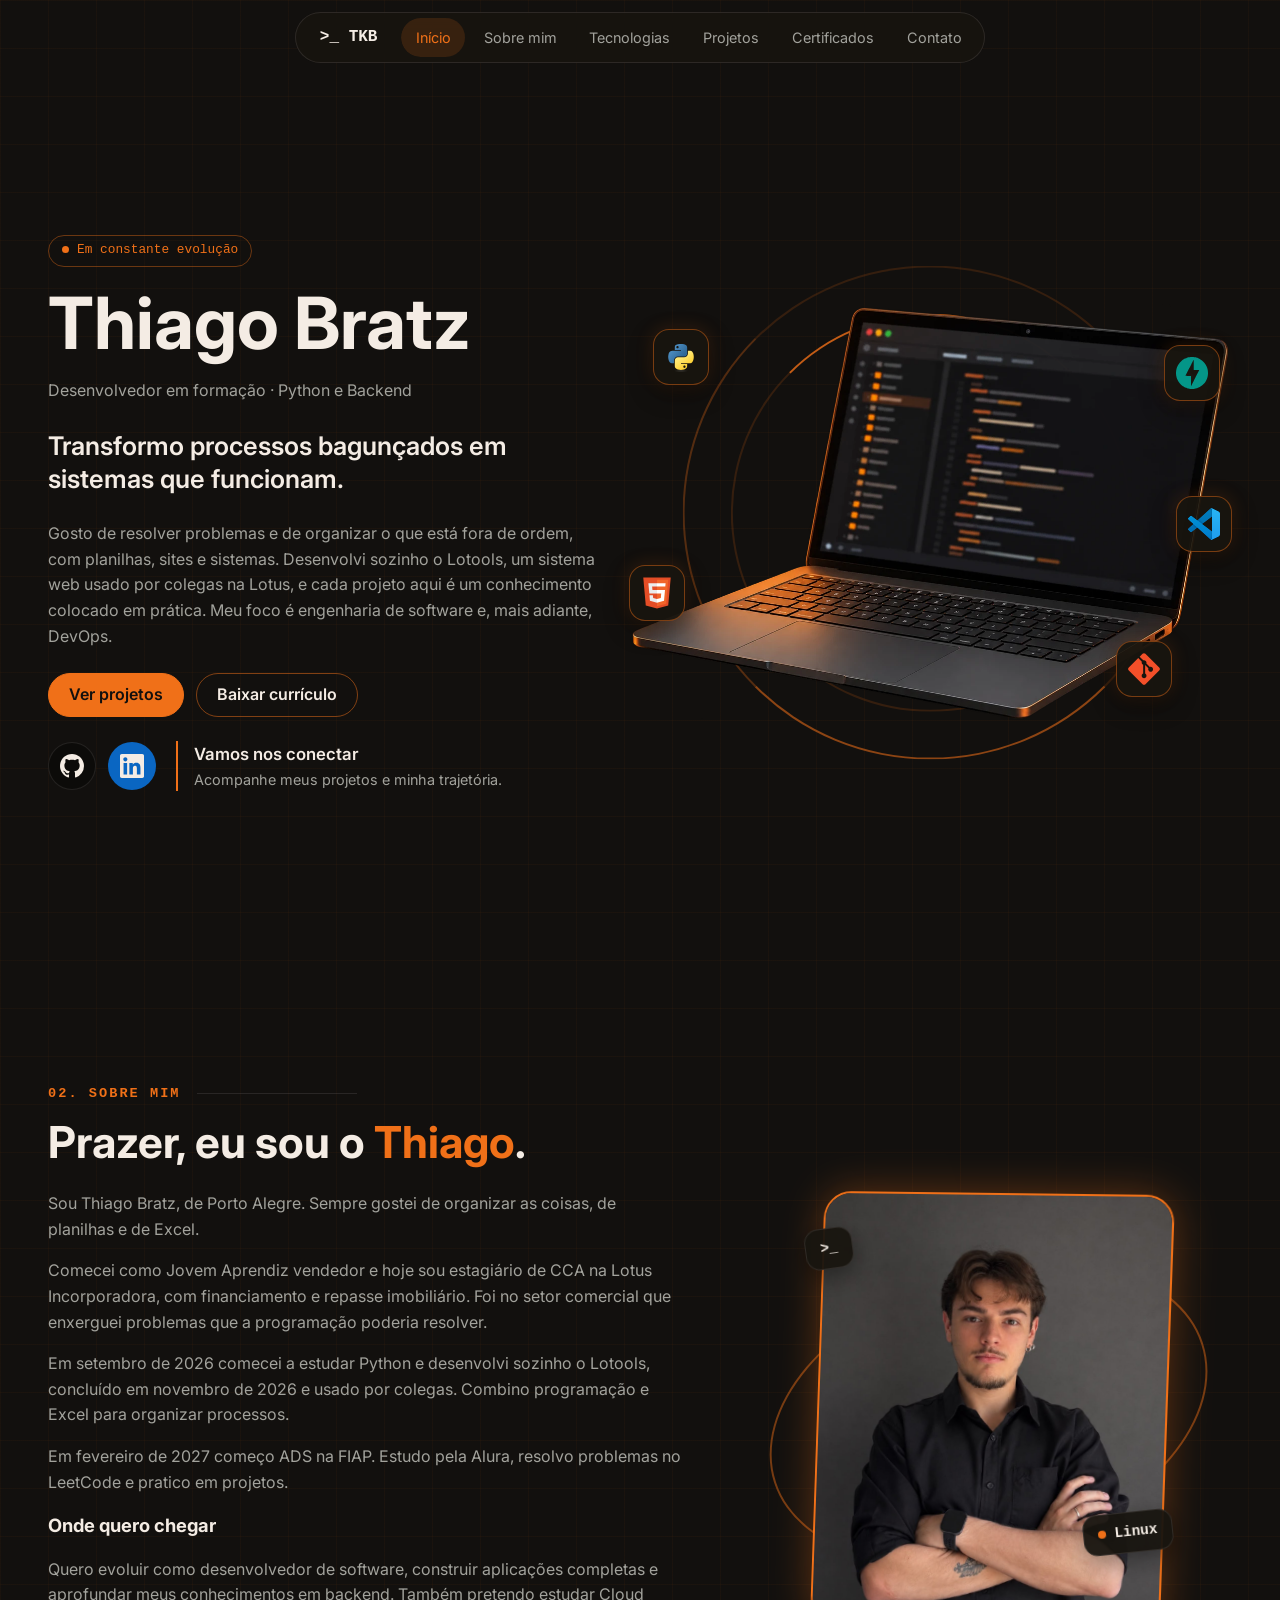
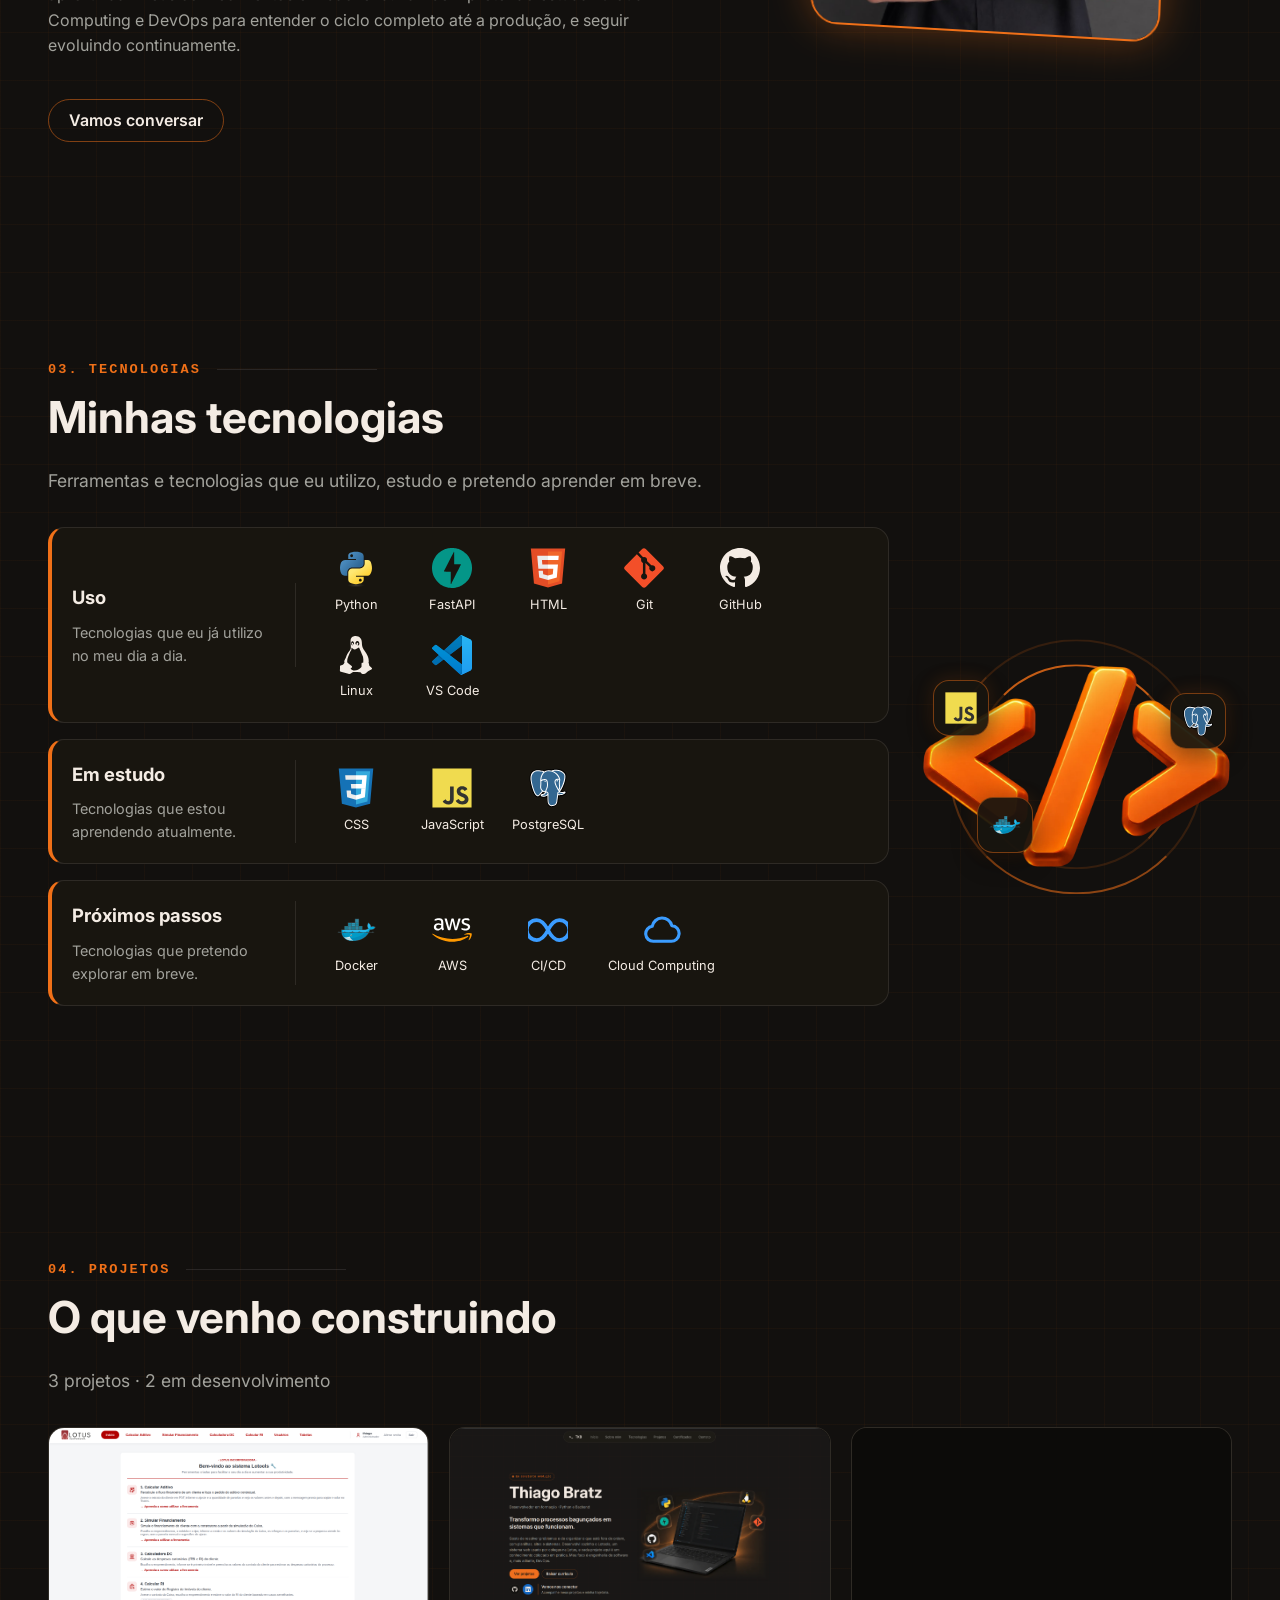
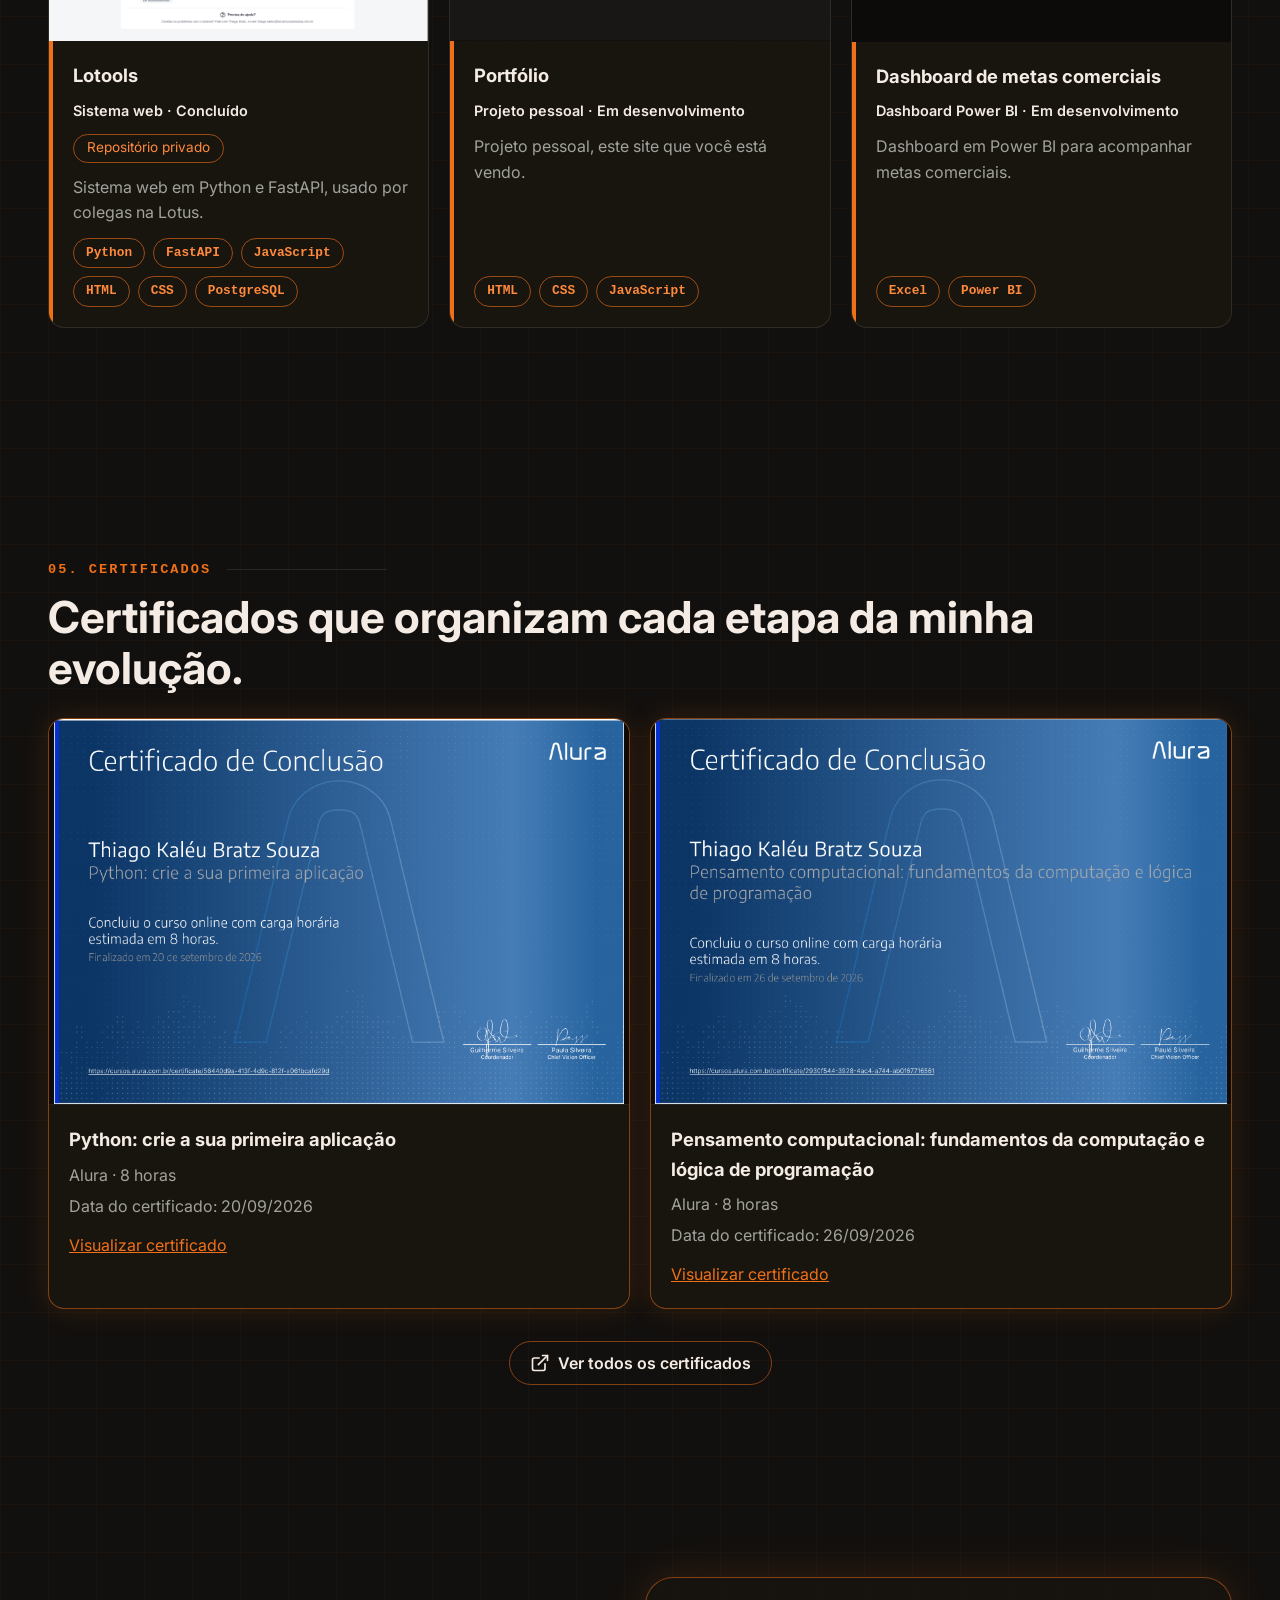
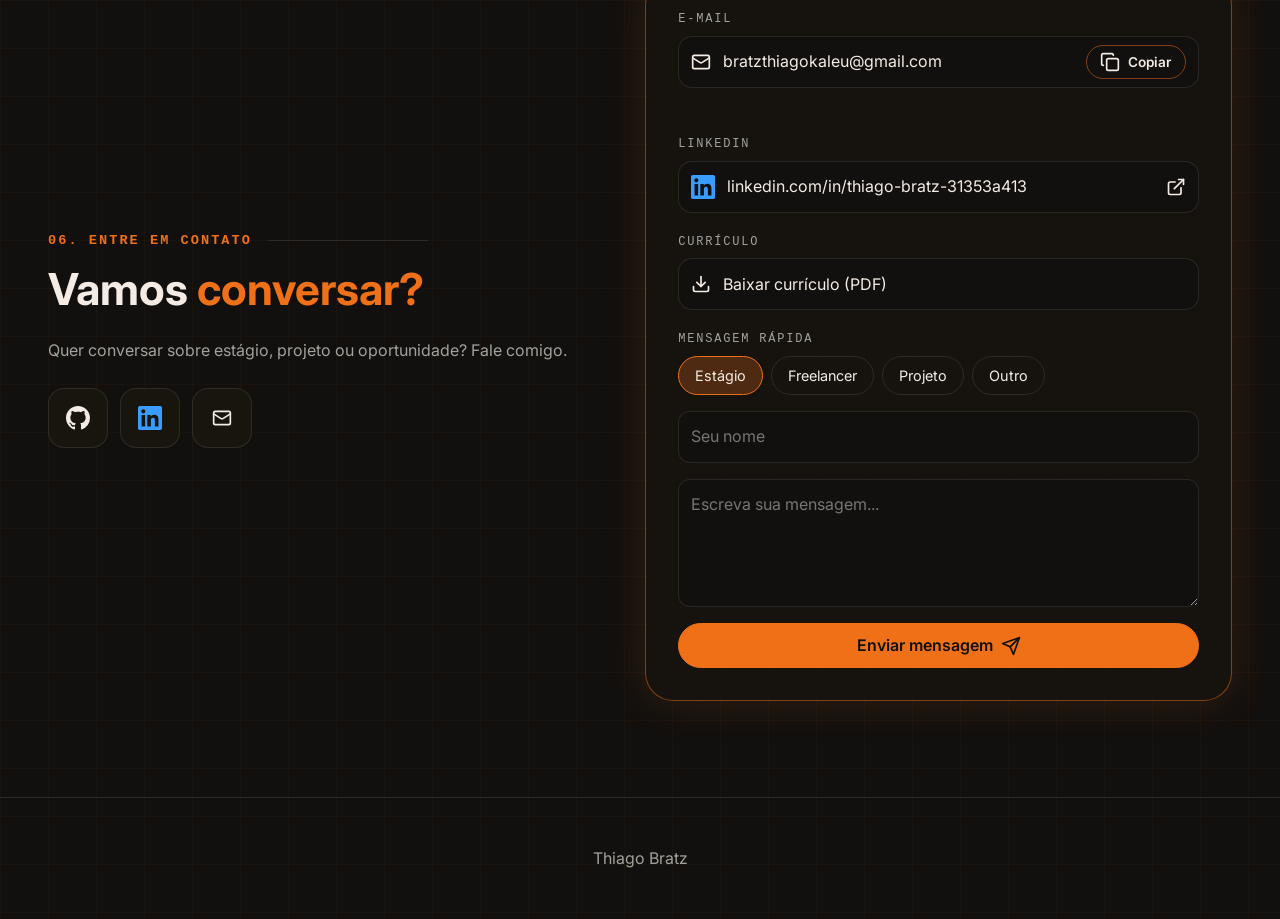
==== commit a4faa98d: "adicionando anéis e icones flutantes na sessõ inicio" ====
--- a/index.html
+++ b/index.html
@@ -109,7 +109,30 @@
         </div>
       </div>
 
-      <img class="hero-arte flutuar" src="assets/img/hero-notebook.webp" alt="" width="892" height="640">
+      <div class="hero-visual">
+        <!-- anéis decorativos (CSS) -->
+        <div class="anel anel-1" aria-hidden="true"></div>
+        <div class="anel anel-2" aria-hidden="true"></div>
+
+        <img class="hero-arte flutuar" src="assets/img/hero-notebook.webp" alt="" width="1200" height="831" decoding="async">
+
+        <!-- ícones flutuantes (decorativos), cada um com ritmo próprio -->
+        <span class="icone-flutuante icone-python flutuar" style="--duracao: 5s; --atraso: -1s" aria-hidden="true">
+          <img src="assets/icons/tech/python.svg" alt="" width="32" height="32">
+        </span>
+        <span class="icone-flutuante icone-fastapi flutuar" style="--duracao: 6.5s; --atraso: -3s" aria-hidden="true">
+          <img src="assets/icons/tech/fastapi.svg" alt="" width="32" height="32">
+        </span>
+        <span class="icone-flutuante icone-html flutuar" style="--duracao: 7s; --atraso: -2s" aria-hidden="true">
+          <img src="assets/icons/tech/html5.svg" alt="" width="32" height="32">
+        </span>
+        <span class="icone-flutuante icone-git flutuar" style="--duracao: 5.5s; --atraso: -4s" aria-hidden="true">
+          <img src="assets/icons/tech/git.svg" alt="" width="32" height="32">
+        </span>
+        <span class="icone-flutuante icone-vscode flutuar" style="--duracao: 8s; --atraso: -5s" aria-hidden="true">
+          <img src="assets/icons/tech/vscode.svg" alt="" width="32" height="32">
+        </span>
+      </div>
     </section>
 
     <!-- ========== SOBRE MIM ========== -->
@@ -206,7 +229,22 @@
 
         </div>
 
-        <img class="tech-arte flutuar" style="--duracao: 8s" src="assets/img/tecnologias-codigo.webp" alt="" width="597" height="490" loading="lazy" decoding="async">
+        <div class="tech-visual">
+          <div class="anel anel-1" aria-hidden="true"></div>
+          <div class="anel anel-2" aria-hidden="true"></div>
+
+          <img class="tech-arte flutuar" style="--duracao: 8s" src="assets/img/tecnologias-codigo.webp" alt="" width="800" height="528" loading="lazy" decoding="async">
+
+          <span class="icone-flutuante icone-javascript flutuar" style="--duracao: 6s; --atraso: -2s" aria-hidden="true">
+            <img src="assets/icons/tech/javascript.svg" alt="" width="32" height="32" loading="lazy">
+          </span>
+          <span class="icone-flutuante icone-postgresql flutuar" style="--duracao: 7.5s; --atraso: -4s" aria-hidden="true">
+            <img src="assets/icons/tech/postgresql.svg" alt="" width="32" height="32" loading="lazy">
+          </span>
+          <span class="icone-flutuante icone-docker flutuar" style="--duracao: 5s; --atraso: -1s" aria-hidden="true">
+            <img src="assets/icons/tech/docker.svg" alt="" width="32" height="32" loading="lazy">
+          </span>
+        </div>
       </div>
     </section>
 
--- a/assets/css/style.css
+++ b/assets/css/style.css
@@ -249,11 +249,20 @@
   gap: 2rem;
 }
 
-.hero-arte {
+/* caixa que agrupa notebook + anéis + ícones flutuantes */
+.hero-visual {
+  position: relative;
   width: 100%;
   max-width: 34rem;
+  margin-inline: auto;
+}
+
+.hero-arte {
+  position: relative;
+  z-index: 1;
+  display: block;
+  width: 100%;
   height: auto;
-  margin-inline: auto;
 }
 
 /* etiqueta "Em constante evolução" */
@@ -575,9 +584,17 @@
   height: 2.5rem;
 }
 
-/* arte </>: só aparece em telas grandes */
+/* arte </> + anéis + ícones: só aparece em telas grandes */
+.tech-visual {
+  display: none;
+}
+
 .tech-arte {
-  display: none;
+  position: relative;
+  z-index: 1;
+  display: block;
+  width: 100%;
+  height: auto;
 }
 
 /* ========== 11. PROJETOS ========== */
@@ -865,7 +882,7 @@
   background: rgba(240, 112, 24, 0.15);
 }
 
-/* flutuação e anéis (ainda não há anéis no HTML) */
+/* flutuação e anéis */
 @keyframes flutuar {
   0%,
   100% {
@@ -887,9 +904,65 @@
   animation-delay: var(--atraso, 0s);
 }
 
+/* anéis laranja que giram devagar atrás da imagem.
+   "translate" (propriedade própria) centraliza sem brigar com o "transform" da animação */
 .anel {
-  animation: girar 40s linear infinite;
-}
+  position: absolute;
+  top: 50%;
+  left: 50%;
+  z-index: 0;
+  aspect-ratio: 1;
+  translate: -50% -50%;
+  border: 2px solid rgba(240, 112, 24, 0.16);
+  border-radius: 50%;
+  pointer-events: none;
+  animation: girar var(--giro, 40s) linear infinite;
+}
+
+.anel-1 {
+  width: 66%;
+  border-top-color: rgba(240, 112, 24, 0.8);
+  border-right-color: rgba(240, 112, 24, 0.4);
+}
+
+.anel-2 {
+  width: 82%;
+  --giro: 60s;
+  animation-direction: reverse;
+  border-bottom-color: rgba(240, 112, 24, 0.55);
+  border-left-color: rgba(240, 112, 24, 0.3);
+}
+
+/* ícones flutuantes: cartõezinhos escuros com o ícone real da tecnologia */
+.icone-flutuante {
+  position: absolute;
+  z-index: 2;
+  display: grid;
+  place-items: center;
+  width: 2.75rem;
+  height: 2.75rem;
+  background: rgba(24, 21, 15, 0.92);
+  border: 1px solid rgba(240, 112, 24, 0.45);
+  border-radius: 14px;
+  box-shadow: 0 8px 24px rgba(0, 0, 0, 0.45), 0 0 18px rgba(240, 112, 24, 0.18);
+}
+
+.icone-flutuante img {
+  width: 1.5rem;
+  height: 1.5rem;
+}
+
+/* posição de cada ícone no hero */
+.icone-python  { top: 6%;     left: 4%; }
+.icone-fastapi { top: 10%;    right: 2%; }
+.icone-html    { bottom: 24%; left: 0; }
+.icone-git     { bottom: 6%;  right: 10%; }
+.icone-vscode  { top: 46%;    right: 0; }
+
+/* posição de cada ícone na arte </> */
+.icone-javascript { top: 8%;    left: 4%; }
+.icone-postgresql { top: 14%;   right: 2%; }
+.icone-docker     { bottom: 8%; left: 18%; }
 
 /* entrada com fade ao rolar (só funciona se o JS estiver ativo) */
 .js .revelar {
@@ -959,6 +1032,17 @@
   .card-contato {
     padding: 2rem;
   }
+
+  .icone-flutuante {
+    width: 3.5rem;
+    height: 3.5rem;
+    border-radius: 16px;
+  }
+
+  .icone-flutuante img {
+    width: 2rem;
+    height: 2rem;
+  }
 }
 
 /* ========== 15. TELAS GRANDES (a partir de 1024px) ========== */
@@ -970,7 +1054,7 @@
     gap: 2rem;
   }
 
-  .hero-arte {
+  .hero-visual {
     max-width: none;
   }
 
@@ -999,10 +1083,9 @@
     border-right: 1px solid var(--borda);
   }
 
-  .tech-arte {
+  .tech-visual {
+    position: relative;
     display: block;
-    width: 100%;
-    height: auto;
   }
 
   .grade-projetos {
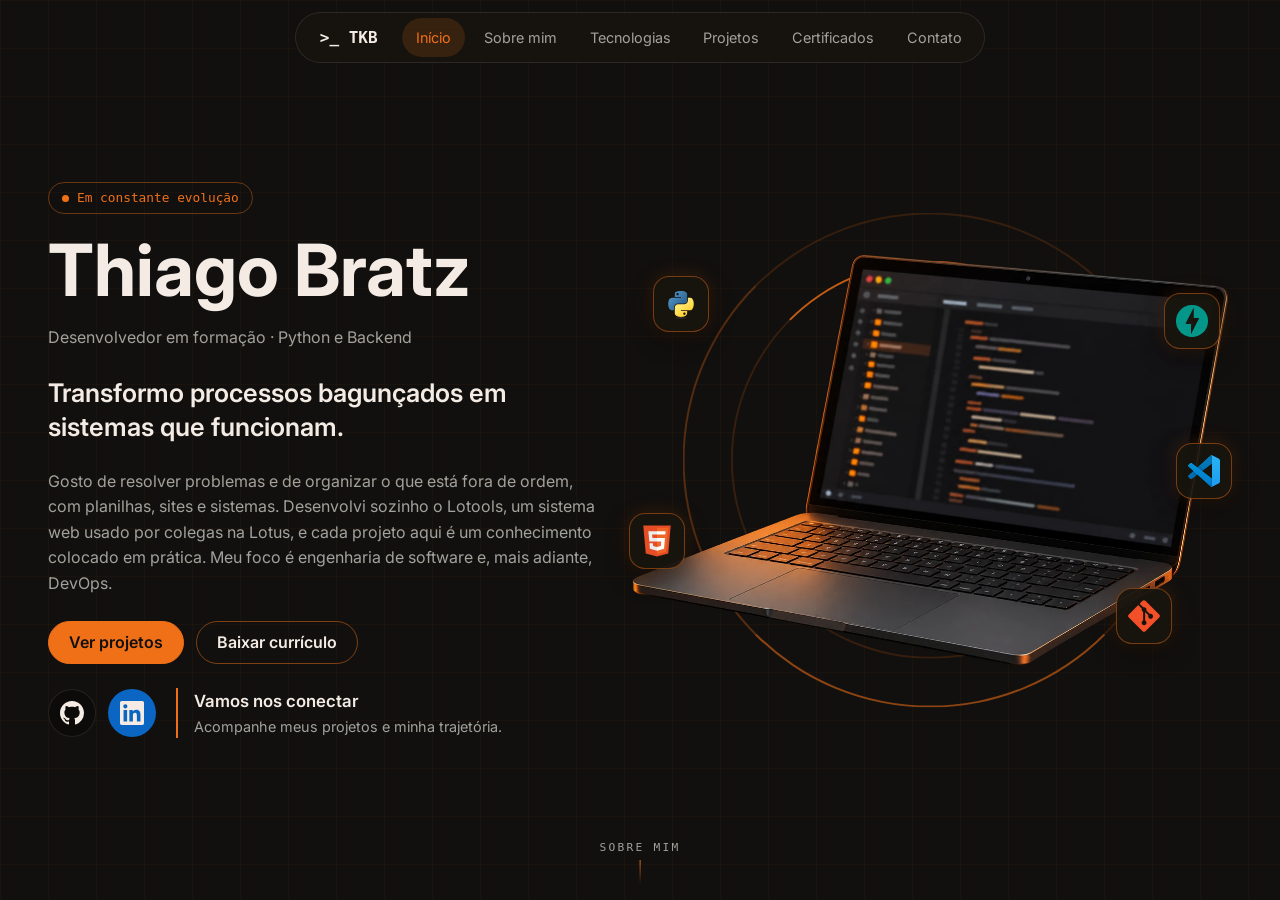
==== commit a9dad193: "adicionando rolagem por sessão, foto flutuante na sessão sobre mim e cards do projetos/data" ====
--- a/index.html
+++ b/index.html
@@ -169,9 +169,9 @@
       </div>
 
       <figure class="foto revelar">
-        <img src="assets/img/foto_thiago.jpg" alt="Foto de Thiago Bratz" width="800" height="1000" loading="lazy" decoding="async">
-        <span class="chip chip-terminal" aria-hidden="true">&gt;_</span>
-        <span class="chip chip-linux" aria-hidden="true">Linux</span>
+        <img class="flutuar" style="--duracao: 7s" src="assets/img/foto_thiago.jpg" alt="Foto de Thiago Bratz" width="800" height="1000" loading="lazy" decoding="async">
+        <span class="chip chip-terminal flutuar" style="--duracao: 5s; --atraso: -1s" aria-hidden="true">&gt;_</span>
+        <span class="chip chip-linux flutuar" style="--duracao: 6s; --atraso: -3s" aria-hidden="true">Linux</span>
       </figure>
     </section>
 
@@ -253,10 +253,10 @@
       <div class="secao-topo revelar">
         <p class="eyebrow">04. Projetos</p>
         <h2 id="titulo-projetos">O que venho construindo</h2>
-        <p class="resumo">3 projetos · 2 em desenvolvimento</p>
-      </div>
-
-      <div class="grade-projetos">
+        <p class="resumo" id="resumo-projetos">3 projetos · 2 em desenvolvimento</p>
+      </div>
+
+      <div class="grade-projetos" id="lista-projetos">
 
         <article class="card-projeto revelar">
           <img class="projeto-imagem" src="assets/img/projetos/lotools.png" alt="Tela do sistema Lotools" width="1200" height="675" loading="lazy" decoding="async">
@@ -313,7 +313,7 @@
         <h2 id="titulo-certificados">Certificados que organizam cada etapa da minha evolução.</h2>
       </div>
 
-      <div class="grade-certificados">
+      <div class="grade-certificados" id="lista-certificados">
 
         <article class="card-certificado revelar">
           <img class="certificado-imagem" src="assets/img/certificados/python-primeira-aplicacao.png" alt="Certificado do curso Python: crie a sua primeira aplicação" width="1200" height="800" loading="lazy" decoding="async">
@@ -444,6 +444,12 @@
 
   </main>
 
+  <!-- indicação da próxima seção (só aparece no modo tela cheia) -->
+  <button class="proxima" id="proxima" type="button">
+    <span id="proxima-texto">Sobre mim</span>
+    <span class="proxima-linha" aria-hidden="true"></span>
+  </button>
+
   <footer>
     <p>Thiago Bratz</p>
   </footer>
--- a/assets/css/style.css
+++ b/assets/css/style.css
@@ -883,13 +883,15 @@
 }
 
 /* flutuação e anéis */
+/* usa a propriedade "translate" (e não "transform") para não brigar
+   com o transform que o elemento já tenha: inclinação da foto, revelar etc. */
 @keyframes flutuar {
   0%,
   100% {
-    transform: translateY(0);
+    translate: 0 0;
   }
   50% {
-    transform: translateY(-10px);
+    translate: 0 -10px;
   }
 }
 
@@ -995,6 +997,174 @@
   .icones-tech li:hover img {
     transform: translateY(-4px);
   }
+}
+
+/* ========== 13C. MODO TELA CHEIA (o JavaScript põe a classe .modo-slides no <html>) ========== */
+/* medição: o JS desliga o fade por um instante para medir a altura real do conteúdo */
+.medindo .revelar,
+.medindo main > section {
+  transform: none !important;
+  transition: none !important;
+}
+
+.sem-transicao main > section,
+.sem-transicao .progresso {
+  transition: none !important;
+}
+
+.modo-slides,
+.modo-slides body {
+  height: 100%;
+  overflow: hidden;
+}
+
+.modo-slides main {
+  position: fixed;
+  inset: 0;
+}
+
+/* todas as seções ficam empilhadas na tela; só a ".ativa" aparece */
+.modo-slides main > section {
+  position: absolute;
+  inset: 0;
+  display: flex;
+  flex-direction: column;
+  justify-content: center;
+  min-height: 0;
+  /* em cima: espaço do menu; embaixo: espaço do botão "próxima seção" */
+  padding: 5.5rem 2rem 4.25rem;
+  opacity: 0;
+  visibility: hidden;
+  pointer-events: none;
+  /* seção "depois" (ainda não visitada): espera embaixo */
+  transform: translateY(70px);
+  /* ao sair: some rápido e só fica invisível depois da animação */
+  transition:
+    opacity 0.6s ease,
+    transform 0.9s cubic-bezier(0.22, 0.61, 0.36, 1),
+    visibility 0s linear 0.9s;
+}
+
+/* seção "antes" (já visitada): espera em cima */
+.modo-slides main > section.antes {
+  transform: translateY(-70px);
+}
+
+/* seção atual: entra com um pequeno atraso, fade-in de ~1 s */
+.modo-slides main > section.ativa {
+  opacity: 1;
+  visibility: visible;
+  pointer-events: auto;
+  transform: none;
+  transition:
+    opacity 0.9s ease 0.1s,
+    transform 0.9s cubic-bezier(0.22, 0.61, 0.36, 1) 0.1s,
+    visibility 0s;
+}
+
+.modo-slides .progresso {
+  transition: transform 0.9s ease;
+}
+
+/* Compactação: só entra quando a janela é baixa demais para o layout normal.
+   O JavaScript tenta primeiro sem ela; se não couber, liga a classe .compacto e mede de novo. */
+.modo-slides.compacto h2 {
+  margin-bottom: 1rem;
+}
+
+.modo-slides.compacto .resumo {
+  margin-bottom: 1.25rem;
+}
+
+.modo-slides.compacto .grade-certificados {
+  margin-bottom: 1.25rem;
+}
+
+.modo-slides.compacto .certificado-imagem {
+  aspect-ratio: auto;
+  height: clamp(9rem, 30vh, 20rem);
+}
+
+.modo-slides.compacto .card-contato {
+  gap: 1rem;
+  padding: 1.5rem 2rem;
+}
+
+.modo-slides footer {
+  display: none;
+}
+
+/* indicação da próxima seção: nome em maiúsculas + linha fina, como na referência */
+.proxima {
+  display: none;
+}
+
+.modo-slides .proxima {
+  position: fixed;
+  bottom: 0.75rem;
+  left: 50%;
+  z-index: 10;
+  translate: -50% 0;
+  display: flex;
+  flex-direction: column;
+  align-items: center;
+  gap: 0.4rem;
+  padding: 0.25rem 1rem;
+  font-family: var(--fonte-mono);
+  font-size: 0.7rem;
+  letter-spacing: 0.2em;
+  text-transform: uppercase;
+  color: var(--cinza);
+  background: none;
+  border: 0;
+  cursor: pointer;
+  transition: color 0.2s;
+}
+
+.modo-slides .proxima:hover {
+  color: var(--texto);
+}
+
+.proxima-linha {
+  display: block;
+  width: 1px;
+  height: 1.5rem;
+  background: linear-gradient(var(--laranja), transparent);
+  transform-origin: top;
+  animation: linha-descendo 1.8s ease-in-out infinite;
+}
+
+/* na última seção ("voltar ao início") a linha fica em cima e o texto embaixo */
+.proxima[data-ultima="true"] {
+  flex-direction: column-reverse;
+}
+
+.proxima[data-ultima="true"] .proxima-linha {
+  background: linear-gradient(transparent, var(--laranja));
+  transform-origin: bottom;
+}
+
+@keyframes linha-descendo {
+  0% {
+    transform: scaleY(0);
+    opacity: 1;
+  }
+  60% {
+    transform: scaleY(1);
+    opacity: 1;
+  }
+  100% {
+    transform: scaleY(1);
+    opacity: 0;
+  }
+}
+
+/* links de um projeto (quando houver, vindos de data/projetos.json) */
+.projeto-links {
+  display: flex;
+  flex-wrap: wrap;
+  gap: 0.5rem;
+  margin: 0 0 0.75rem;
 }
 
 /* ========== 14. TELAS MÉDIAS (a partir de 768px) ========== */
@@ -1066,7 +1236,7 @@
   }
 
   .tech-layout {
-    grid-template-columns: minmax(0, 2.7fr) minmax(0, 1fr);
+    grid-template-columns: minmax(0, 1.9fr) minmax(0, 1fr);
     align-items: center;
   }
 
@@ -1086,6 +1256,8 @@
   .tech-visual {
     position: relative;
     display: block;
+    /* aumenta o conjunto (arte + anéis + ícones) sem mexer no layout dos cards */
+    scale: 1.15;
   }
 
   .grade-projetos {
@@ -1097,6 +1269,14 @@
     grid-template-columns: 1fr 1.1fr;
     align-items: center;
     gap: 4rem;
+  }
+}
+
+/* ========== 15B. TELAS MUITO GRANDES (a partir de 1280px) ========== */
+@media (min-width: 80rem) {
+  /* mais espaço para a arte </>, mantendo os cards confortáveis */
+  .tech-layout {
+    grid-template-columns: minmax(0, 1.6fr) minmax(0, 1fr);
   }
 }
 
@@ -1116,7 +1296,8 @@
 
   .etiqueta::before,
   .flutuar,
-  .anel {
+  .anel,
+  .proxima-linha {
     animation: none;
   }
 
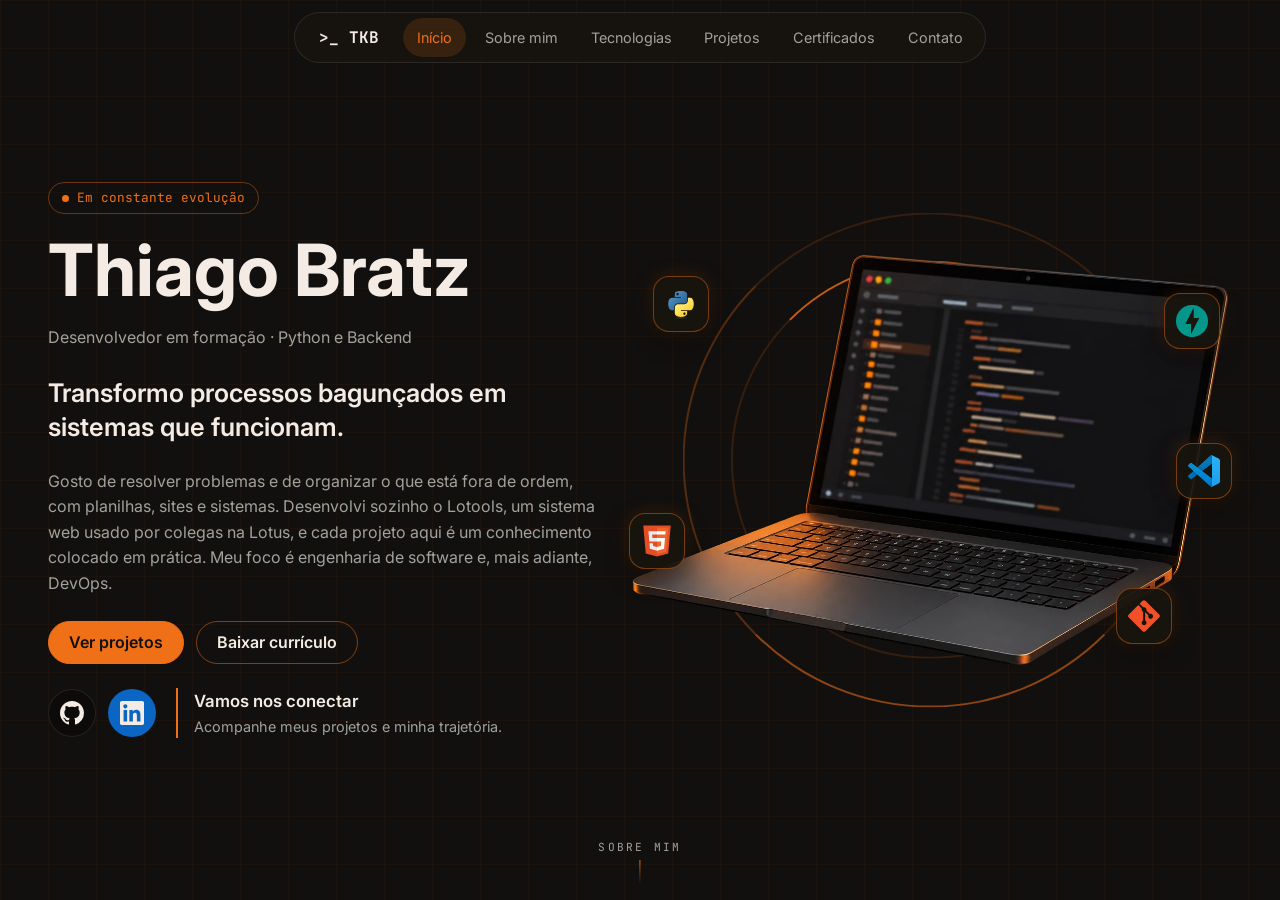
==== commit e36c6775: "atualizando certificados" ====
--- a/index.html
+++ b/index.html
@@ -12,15 +12,18 @@
   <meta property="og:description" content="Portfólio de Thiago Bratz, desenvolvedor em formação com foco em Python e Backend.">
   <link rel="icon" href="assets/icons/favicon.svg" type="image/svg+xml">
   <link rel="stylesheet" href="assets/css/style.css">
-  <!-- marca que o JavaScript está ativo (o CSS do fade depende disso) -->
+  <link rel="stylesheet" href="assets/css/certificados.css">
+  <script src="assets/js/projetos.js" defer></script>
+  <script src="assets/js/main.js" defer></script>
+  <script src="assets/js/certificados.js" defer></script>
   <script>document.documentElement.classList.add("js");</script>
-  <script src="assets/js/main.js" defer></script>
+  
 </head>
 <body>
   <a href="#conteudo">Pular para o conteúdo</a>
   <div class="progresso" id="progresso" aria-hidden="true"></div>
 
-  <!-- Biblioteca de ícones: definidos uma vez aqui e reutilizados com <use> -->
+  <!-- Biblioteca de ícones-->
   <svg width="0" height="0" style="position:absolute" aria-hidden="true" focusable="false">
     <symbol id="i-github" viewBox="0 0 16 16">
       <path d="M8 0C3.58 0 0 3.58 0 8c0 3.54 2.29 6.53 5.47 7.59.4.07.55-.17.55-.38 0-.19-.01-.82-.01-1.49-2.01.37-2.53-.49-2.69-.94-.09-.23-.48-.94-.82-1.13-.28-.15-.68-.52-.01-.53.63-.01 1.08.58 1.23.82.72 1.21 1.87.87 2.33.66.07-.52.28-.87.51-1.07-1.78-.2-3.64-.89-3.64-3.95 0-.87.31-1.59.82-2.15-.08-.2-.36-1.02.08-2.12 0 0 .67-.21 2.2.82.64-.18 1.32-.27 2-.27.68 0 1.36.09 2 .27 1.53-1.04 2.2-.82 2.2-.82.44 1.1.16 1.92.08 2.12.51.56.82 1.27.82 2.15 0 3.07-1.87 3.75-3.65 3.95.29.25.54.73.54 1.48 0 1.07-.01 1.93-.01 2.2 0 .21.15.46.55.38A8.013 8.013 0 0016 8c0-4.42-3.58-8-8-8z"/>
@@ -116,7 +119,6 @@
 
         <img class="hero-arte flutuar" src="assets/img/hero-notebook.webp" alt="" width="1200" height="831" decoding="async">
 
-        <!-- ícones flutuantes (decorativos), cada um com ritmo próprio -->
         <span class="icone-flutuante icone-python flutuar" style="--duracao: 5s; --atraso: -1s" aria-hidden="true">
           <img src="assets/icons/tech/python.svg" alt="" width="32" height="32">
         </span>
@@ -253,7 +255,10 @@
       <div class="secao-topo revelar">
         <p class="eyebrow">04. Projetos</p>
         <h2 id="titulo-projetos">O que venho construindo</h2>
-        <p class="resumo" id="resumo-projetos">3 projetos · 2 em desenvolvimento</p>
+        <div class="resumo-linha">
+          <p class="resumo" id="resumo-projetos">3 projetos · 2 em desenvolvimento</p>
+          <a class="botao botao-secundario botao-pequeno" href="projetos.html">Ver todos os projetos</a>
+        </div>
       </div>
 
       <div class="grade-projetos" id="lista-projetos">
@@ -306,42 +311,38 @@
       </div>
     </section>
 
-    <!-- ========== CERTIFICADOS ========== -->
+        <!-- ========== CERTIFICADOS ========== -->
     <section id="certificados" aria-labelledby="titulo-certificados">
       <div class="secao-topo revelar">
         <p class="eyebrow">05. Certificados</p>
-        <h2 id="titulo-certificados">Certificados que organizam cada etapa da minha evolução.</h2>
-      </div>
-
-      <div class="grade-certificados" id="lista-certificados">
-
-        <article class="card-certificado revelar">
-          <img class="certificado-imagem" src="assets/img/certificados/python-primeira-aplicacao.png" alt="Certificado do curso Python: crie a sua primeira aplicação" width="1200" height="800" loading="lazy" decoding="async">
-          <div class="certificado-corpo">
-            <h3>Python: crie a sua primeira aplicação</h3>
-            <p>Alura · 8 horas</p>
-            <p>Data do certificado: <time datetime="2026-09-20">20/09/2026</time></p>
-            <a href="https://cursos.alura.com.br/user/bratzthiagokaleu/course/python-crie-sua-primeira-aplicacao/certificate">Visualizar certificado</a>
-          </div>
-        </article>
-
-        <article class="card-certificado revelar">
-          <img class="certificado-imagem" src="assets/img/certificados/pensamento-computacional.png" alt="Certificado do curso Pensamento computacional: fundamentos da computação e lógica de programação" width="1200" height="800" loading="lazy" decoding="async">
-          <div class="certificado-corpo">
-            <h3>Pensamento computacional: fundamentos da computação e lógica de programação</h3>
-            <p>Alura · 8 horas</p>
-            <p>Data do certificado: <time datetime="2026-09-26">26/09/2026</time></p>
-            <a href="https://cursos.alura.com.br/user/bratzthiagokaleu/course/computacao-fundamentos-computacao-pensamento-computacional/certificate">Visualizar certificado</a>
-          </div>
-        </article>
-
-      </div>
-
-      <div class="acao-centro">
-        <button class="botao botao-secundario" type="button">
-          <svg class="icone-linha" aria-hidden="true"><use href="#i-externo"/></svg>
-          Ver todos os certificados
-        </button>
+        <h2 id="titulo-certificados">Certificados</h2>
+      </div>
+
+      <div class="carrossel revelar" id="carrossel" role="region"
+           aria-roledescription="carrossel" aria-label="Certificados em destaque">
+        <div class="carrossel-palco" id="carrossel-palco">
+          <button type="button" class="carrossel-seta carrossel-seta--anterior"
+                  id="carrossel-anterior" aria-label="Certificado anterior">
+            <span aria-hidden="true">←</span>
+          </button>
+          <button type="button" class="carrossel-seta carrossel-seta--proximo"
+                  id="carrossel-proximo" aria-label="Próximo certificado">
+            <span aria-hidden="true">→</span>
+          </button>
+        </div>
+
+        <div class="carrossel-info" aria-live="polite" aria-atomic="true">
+          <h3 class="carrossel-titulo" id="carrossel-titulo">Carregando certificados…</h3>
+          <p class="carrossel-contador" id="carrossel-contador"></p>
+          <a class="carrossel-validar" id="carrossel-validar"
+             target="_blank" rel="noopener noreferrer" hidden>
+            Ver credencial<span class="sr-only"> (abre em nova aba)</span>
+          </a>
+        </div>
+      </div>
+
+      <div class="certificados-acoes">
+        <a class="botao" href="certificados.html">Ver todos os certificados</a>
       </div>
     </section>
 
@@ -444,7 +445,6 @@
 
   </main>
 
-  <!-- indicação da próxima seção (só aparece no modo tela cheia) -->
   <button class="proxima" id="proxima" type="button">
     <span id="proxima-texto">Sobre mim</span>
     <span class="proxima-linha" aria-hidden="true"></span>
--- a/assets/css/style.css
+++ b/assets/css/style.css
@@ -25,8 +25,7 @@
 
 @font-face {
   font-family: "JetBrains Mono";
-  src: url("../fonts/JetBrainsMono-Variable.ttf") format("truetype");
-  font-weight: 100 800;
+  src: url("../fonts/JetBrainsMono-Variable.woff2") format("woff2");  font-weight: 100 800;
   font-display: swap;
 }
 
@@ -587,6 +586,7 @@
 /* arte </> + anéis + ícones: só aparece em telas grandes */
 .tech-visual {
   display: none;
+   translate: clamp(1rem, 2.5vw, 3rem) 0;
 }
 
 .tech-arte {
@@ -1254,10 +1254,9 @@
   }
 
   .tech-visual {
-    position: relative;
-    display: block;
-    /* aumenta o conjunto (arte + anéis + ícones) sem mexer no layout dos cards */
-    scale: 1.15;
+  position: relative;
+  display: block;
+  scale: 1.05;
   }
 
   .grade-projetos {
@@ -1275,8 +1274,8 @@
 /* ========== 15B. TELAS MUITO GRANDES (a partir de 1280px) ========== */
 @media (min-width: 80rem) {
   /* mais espaço para a arte </>, mantendo os cards confortáveis */
-  .tech-layout {
-    grid-template-columns: minmax(0, 1.6fr) minmax(0, 1fr);
+   .tech-visual {
+    translate: 1.5rem 0; /* 24px: cabe nos ~30px de folga, sem ser cortado */
   }
 }
 
--- a/assets/css/certificados.css
+++ b/assets/css/certificados.css
@@ -0,0 +1,388 @@
+/* =========================================================
+   certificados.css
+   Carrossel (index.html), galeria (certificados.html) e botão
+   "Ver todos os projetos". Carregar DEPOIS do style.css.
+   Mobile-first: o estilo base é o do celular; telas maiores
+   ajustam dentro de @media (min-width: ...).
+   ========================================================= */
+
+:root {
+  --cert-card: #18150f;
+  --cert-laranja: #f07018;
+  --cert-texto: #f4ece4;
+  --cert-cinza: #a2a29c;
+  --cert-fonte-mono: "JetBrains Mono", ui-monospace, monospace;
+
+  /* desenho do ícone "abrir em nova aba", usado como máscara */
+  --icone-externo: url("data:image/svg+xml,%3Csvg xmlns='http://www.w3.org/2000/svg' viewBox='0 0 24 24' fill='none' stroke='black' stroke-width='2' stroke-linecap='round' stroke-linejoin='round'%3E%3Cpath d='M15 3h6v6'/%3E%3Cpath d='M10 14 21 3'/%3E%3Cpath d='M18 13v6a2 2 0 0 1-2 2H5a2 2 0 0 1-2-2V8a2 2 0 0 1 2-2h6'/%3E%3C/svg%3E");
+}
+
+/* ================= 1. CARROSSEL ================= */
+
+/* O style.css limita toda <section> a 78rem e corta o que passa (overflow-x: clip).
+   Aqui a seção deixa o carrossel passar: ele ocupa a largura inteira da tela. */
+#certificados {
+  overflow: visible;
+}
+
+.carrossel {
+  --proporcao: 1.48; /* largura / altura dos seus certificados (893 x 603) */
+  --largura-slide: min(34rem, 72vw, 50vh);
+  --altura-slide: calc(var(--largura-slide) / var(--proporcao));
+  --afastamento: 68%; /* quanto cada vizinho se afasta do centro (% da largura do slide) */
+
+  /* largura da tela inteira, "estourando" a caixa da seção */
+  width: 100vw;
+  margin-inline: calc(50% - 50vw);
+
+  /* O único corte que sobra é na borda da tela (no celular, os vizinhos "espiam" pela lateral).
+     Como a caixa tem a largura da tela, o corte nunca acontece no meio da página. */
+  overflow-x: clip;
+}
+
+/* O palco é a "janela" do carrossel. Ele mesmo não corta nada. */
+.carrossel-palco {
+  position: relative;
+  height: calc(var(--altura-slide) + 3rem);
+  perspective: 75rem; /* dá a profundidade 3D ao rotateY dos vizinhos */
+  touch-action: pan-y; /* a rolagem vertical é do navegador; a horizontal é nossa */
+  user-select: none;
+}
+
+/* Todos os slides ficam empilhados no centro do palco.
+   - translate (propriedade própria) só centraliza;
+   - transform só faz a posição (atual / anterior / próximo).
+   Como são propriedades diferentes, uma não apaga a outra. */
+.slide {
+  position: absolute;
+  top: 50%;
+  left: 50%;
+  width: var(--largura-slide);
+  height: var(--altura-slide);
+  margin: 0;
+  translate: -50% -50%;
+  transform: translateX(0) scale(1) rotateY(0deg);
+  transition:
+    transform 0.6s cubic-bezier(0.22, 0.61, 0.36, 1),
+    opacity 0.6s ease;
+}
+
+.slide img {
+  display: block;
+  width: 100%;
+  height: 100%;
+  object-fit: contain; /* mostra o certificado inteiro: nunca corta, mesmo com outra proporção */
+  background: var(--cert-card);
+  border: 1px solid rgba(240, 112, 24, 0.25);
+  border-radius: 1rem;
+  -webkit-user-drag: none;
+  transition:
+    border-color 0.6s ease,
+    box-shadow 0.6s ease;
+}
+
+.slide[data-posicao="atual"] {
+  z-index: 3;
+}
+
+.slide[data-posicao="atual"] img {
+  border-color: rgba(240, 112, 24, 0.7);
+  box-shadow: 0 0 2.5rem rgba(240, 112, 24, 0.22);
+}
+
+.slide[data-posicao="anterior"] {
+  z-index: 2;
+  opacity: 0.7;
+  cursor: pointer;
+  transform: translateX(calc(var(--afastamento) * -1)) scale(0.8) rotateY(24deg);
+}
+
+.slide[data-posicao="proximo"] {
+  z-index: 2;
+  opacity: 0.7;
+  cursor: pointer;
+  transform: translateX(var(--afastamento)) scale(0.8) rotateY(-24deg);
+}
+
+.slide[data-posicao="oculto"] {
+  z-index: 1;
+  opacity: 0;
+  pointer-events: none;
+  transform: translateX(0) scale(0.7);
+}
+
+/* Setas: ficam sobre os vizinhos (a 1,25 largura de slide do centro) e,
+   se não couber na tela, encostam na borda com 0,5rem de folga */
+.carrossel-seta {
+  position: absolute;
+  top: 50%;
+  z-index: 5;
+  display: grid;
+  place-items: center;
+  width: 2.5rem;
+  height: 2.5rem;
+  translate: 0 -50%;
+  padding: 0;
+  border: 1px solid rgba(244, 236, 228, 0.25);
+  border-radius: 50%;
+  background: rgba(18, 16, 14, 0.75);
+  color: var(--cert-texto);
+  font: inherit;
+  font-size: 1.1rem;
+  cursor: pointer;
+  transition:
+    border-color 0.2s ease,
+    background-color 0.2s ease;
+}
+
+.carrossel-seta--anterior {
+  left: max(0.5rem, calc(50% - var(--largura-slide) * 1.25));
+}
+
+.carrossel-seta--proximo {
+  right: max(0.5rem, calc(50% - var(--largura-slide) * 1.25));
+}
+
+.carrossel-seta:hover {
+  border-color: var(--cert-laranja);
+  background: rgba(240, 112, 24, 0.15);
+}
+
+.carrossel-seta:focus-visible,
+.carrossel-validar:focus-visible {
+  outline: 2px solid var(--cert-laranja);
+  outline-offset: 3px;
+}
+
+/* Informações embaixo do carrossel */
+.carrossel-info {
+  display: grid;
+  justify-items: center;
+  gap: 0.5rem;
+  margin-top: 1.5rem;
+  padding-inline: 1.25rem; /* o carrossel é largura total; o texto continua com margem */
+  text-align: center;
+}
+
+.carrossel-titulo {
+  margin: 0;
+  color: var(--cert-texto);
+  font-size: clamp(1.1rem, 2.2vw, 1.5rem);
+  line-height: 1.25;
+}
+
+.carrossel-contador {
+  margin: 0;
+  color: var(--cert-cinza);
+  font-family: var(--cert-fonte-mono);
+  font-size: 0.8rem;
+  letter-spacing: 0.04em;
+}
+
+/* Sem isso, o "display" de uma classe poderia vencer o atributo hidden */
+.carrossel [hidden] {
+  display: none !important;
+}
+
+.certificados-acoes {
+  width: 100%;
+  max-width: none;
+  margin: 1.5rem 0 0;
+  text-align: center;
+}
+
+/* Botão "Ver credencial" (carrossel e galeria) */
+.carrossel-validar,
+.galeria-link {
+  display: inline-flex;
+  align-items: center;
+  gap: 0.5rem;
+  padding: 0.55rem 1.1rem;
+  border: 1px solid rgba(240, 112, 24, 0.55);
+  border-radius: 999px; /* formato de pílula */
+  background: rgba(240, 112, 24, 0.08);
+  color: var(--cert-laranja);
+  font-size: 0.9rem;
+  font-weight: 500;
+  text-decoration: none;
+  transition:
+    background-color 0.2s ease,
+    border-color 0.2s ease,
+    color 0.2s ease;
+}
+
+/* O ícone: um quadradinho pintado com a cor do texto, recortado no formato do desenho */
+.carrossel-validar::after,
+.galeria-link::after {
+  content: "";
+  width: 1em;
+  height: 1em;
+  background-color: currentColor;
+  -webkit-mask: var(--icone-externo) center / contain no-repeat;
+  mask: var(--icone-externo) center / contain no-repeat;
+}
+
+/* Hover só onde existe hover de verdade (não no celular) */
+@media (hover: hover) {
+  .carrossel-validar:hover,
+  .galeria-link:hover {
+    border-color: var(--cert-laranja);
+    background: var(--cert-laranja);
+    color: #12100e;
+  }
+}
+
+/* Telas médias: o central diminui um pouco e os vizinhos se afastam sem cobrir o centro */
+@media (min-width: 40rem) {
+  .carrossel {
+    --largura-slide: min(34rem, 56vw, 50vh);
+    --afastamento: 96%;
+  }
+
+  .carrossel-seta {
+    width: 2.75rem;
+    height: 2.75rem;
+  }
+}
+
+/* Telas grandes: os dois vizinhos aparecem inteiros, sem corte e sem passar da tela.
+   34vw garante que o conjunto (central + vizinhos) cabe na largura da janela. */
+@media (min-width: 64rem) {
+  .carrossel {
+    --largura-slide: min(34rem, 34vw, 50vh);
+  }
+}
+
+/* ================= 2. GALERIA (certificados.html) ================= */
+
+.galeria-pagina {
+  max-width: 72rem;
+  margin-inline: auto;
+  padding: 7rem 1.25rem 4rem;
+}
+
+.galeria-rotulo {
+  margin: 0;
+  color: var(--cert-cinza);
+  font-family: var(--cert-fonte-mono);
+  font-size: 0.8rem;
+  letter-spacing: 0.04em;
+}
+
+.galeria-pagina h1 {
+  margin: 0.5rem 0 0.75rem;
+  color: var(--cert-texto);
+  font-size: clamp(2rem, 5vw, 3.25rem);
+  line-height: 1.1;
+}
+
+.galeria-resumo {
+  margin: 0;
+  color: var(--cert-cinza);
+  font-family: var(--cert-fonte-mono);
+  font-size: 0.85rem;
+}
+
+.galeria-voltar {
+  display: inline-block;
+  margin-top: 1rem;
+  color: var(--cert-laranja);
+  text-underline-offset: 0.25em;
+}
+
+.galeria-voltar:focus-visible,
+.galeria-link:focus-visible {
+  outline: 2px solid var(--cert-laranja);
+  outline-offset: 3px;
+}
+
+.galeria-grade {
+  display: grid;
+  grid-template-columns: repeat(auto-fill, minmax(min(100%, 20rem), 1fr));
+  gap: 1.5rem;
+  margin: 2.5rem 0 0;
+  padding: 0;
+  list-style: none;
+}
+
+.galeria-card {
+  display: flex;
+  flex-direction: column;
+  height: 100%;
+  overflow: hidden;
+  background: var(--cert-card);
+  border: 1px solid rgba(244, 236, 228, 0.1);
+  border-left: 3px solid var(--cert-laranja);
+  border-radius: 1rem;
+  transition:
+    translate 0.25s ease,
+    box-shadow 0.25s ease;
+}
+
+@media (hover: hover) {
+  .galeria-card:hover {
+    translate: 0 -4px;
+    box-shadow: 0 0 1.5rem rgba(240, 112, 24, 0.18);
+  }
+}
+
+.galeria-card:focus-within {
+  box-shadow: 0 0 1.5rem rgba(240, 112, 24, 0.18);
+}
+
+.galeria-imagem {
+  display: block;
+  width: 100%;
+  aspect-ratio: 1.4 / 1;
+  object-fit: contain;
+  background: #0e0c0a;
+}
+
+.galeria-corpo {
+  display: flex;
+  flex: 1;
+  flex-direction: column;
+  gap: 0.5rem;
+  padding: 1.25rem;
+}
+
+.galeria-meta,
+.galeria-data {
+  margin: 0;
+  color: var(--cert-cinza);
+  font-family: var(--cert-fonte-mono);
+  font-size: 0.8rem;
+  letter-spacing: 0.04em;
+}
+
+.galeria-titulo {
+  margin: 0;
+  color: var(--cert-texto);
+  font-size: 1.1rem;
+  line-height: 1.3;
+}
+
+.galeria-link {
+  align-self: flex-start; 
+  margin-top: auto;      
+}
+
+/* ================= 3. Linha do resumo + botão (seção Projetos) ================= */
+
+.resumo-linha {
+  display: flex;
+  flex-wrap: wrap; /* no celular, o botão desce para a linha de baixo */
+  align-items: baseline; /* alinha o botão pela linha do texto */
+  gap: 0.75rem 1.25rem;
+}
+
+/* ================= 4. MOVIMENTO REDUZIDO (sempre por último) ================= */
+
+@media (prefers-reduced-motion: reduce) {
+  .slide,
+  .slide img,
+  .carrossel-seta,
+  .galeria-card {
+    transition: none;
+  }
+}
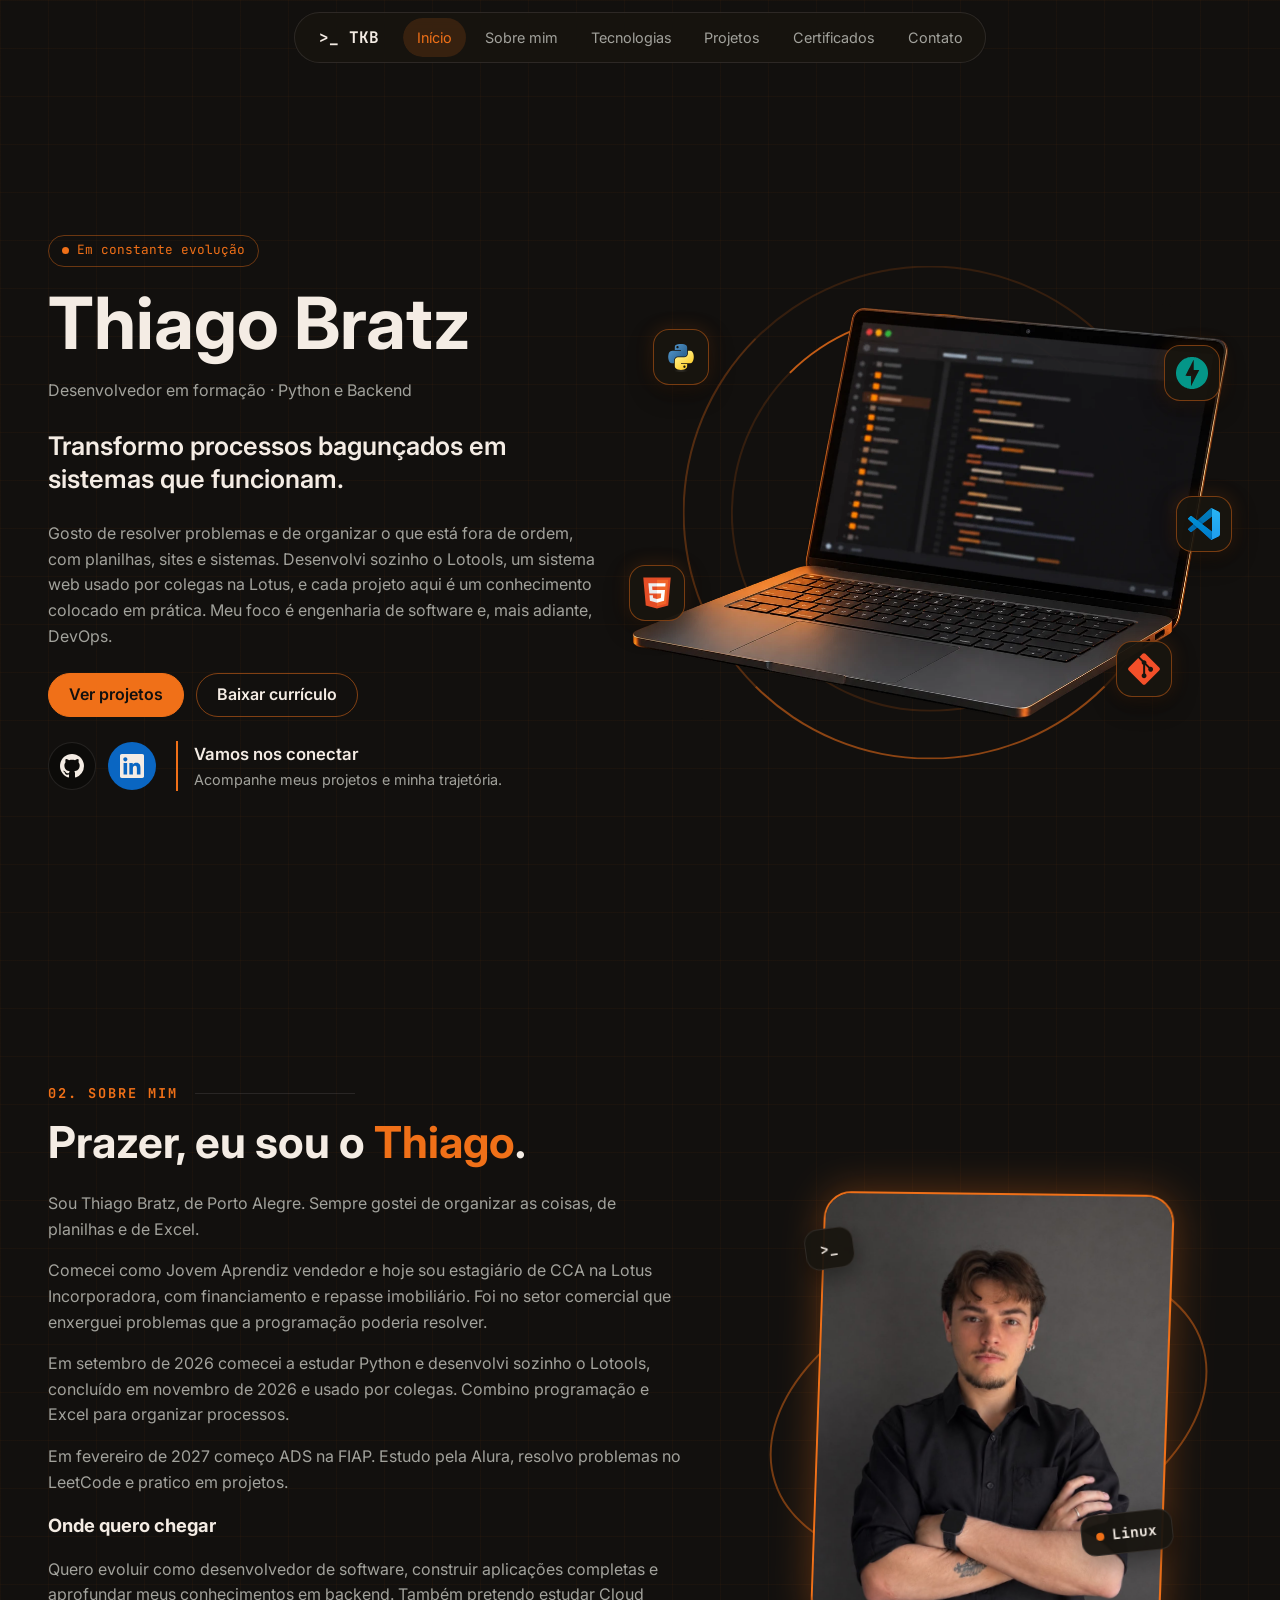
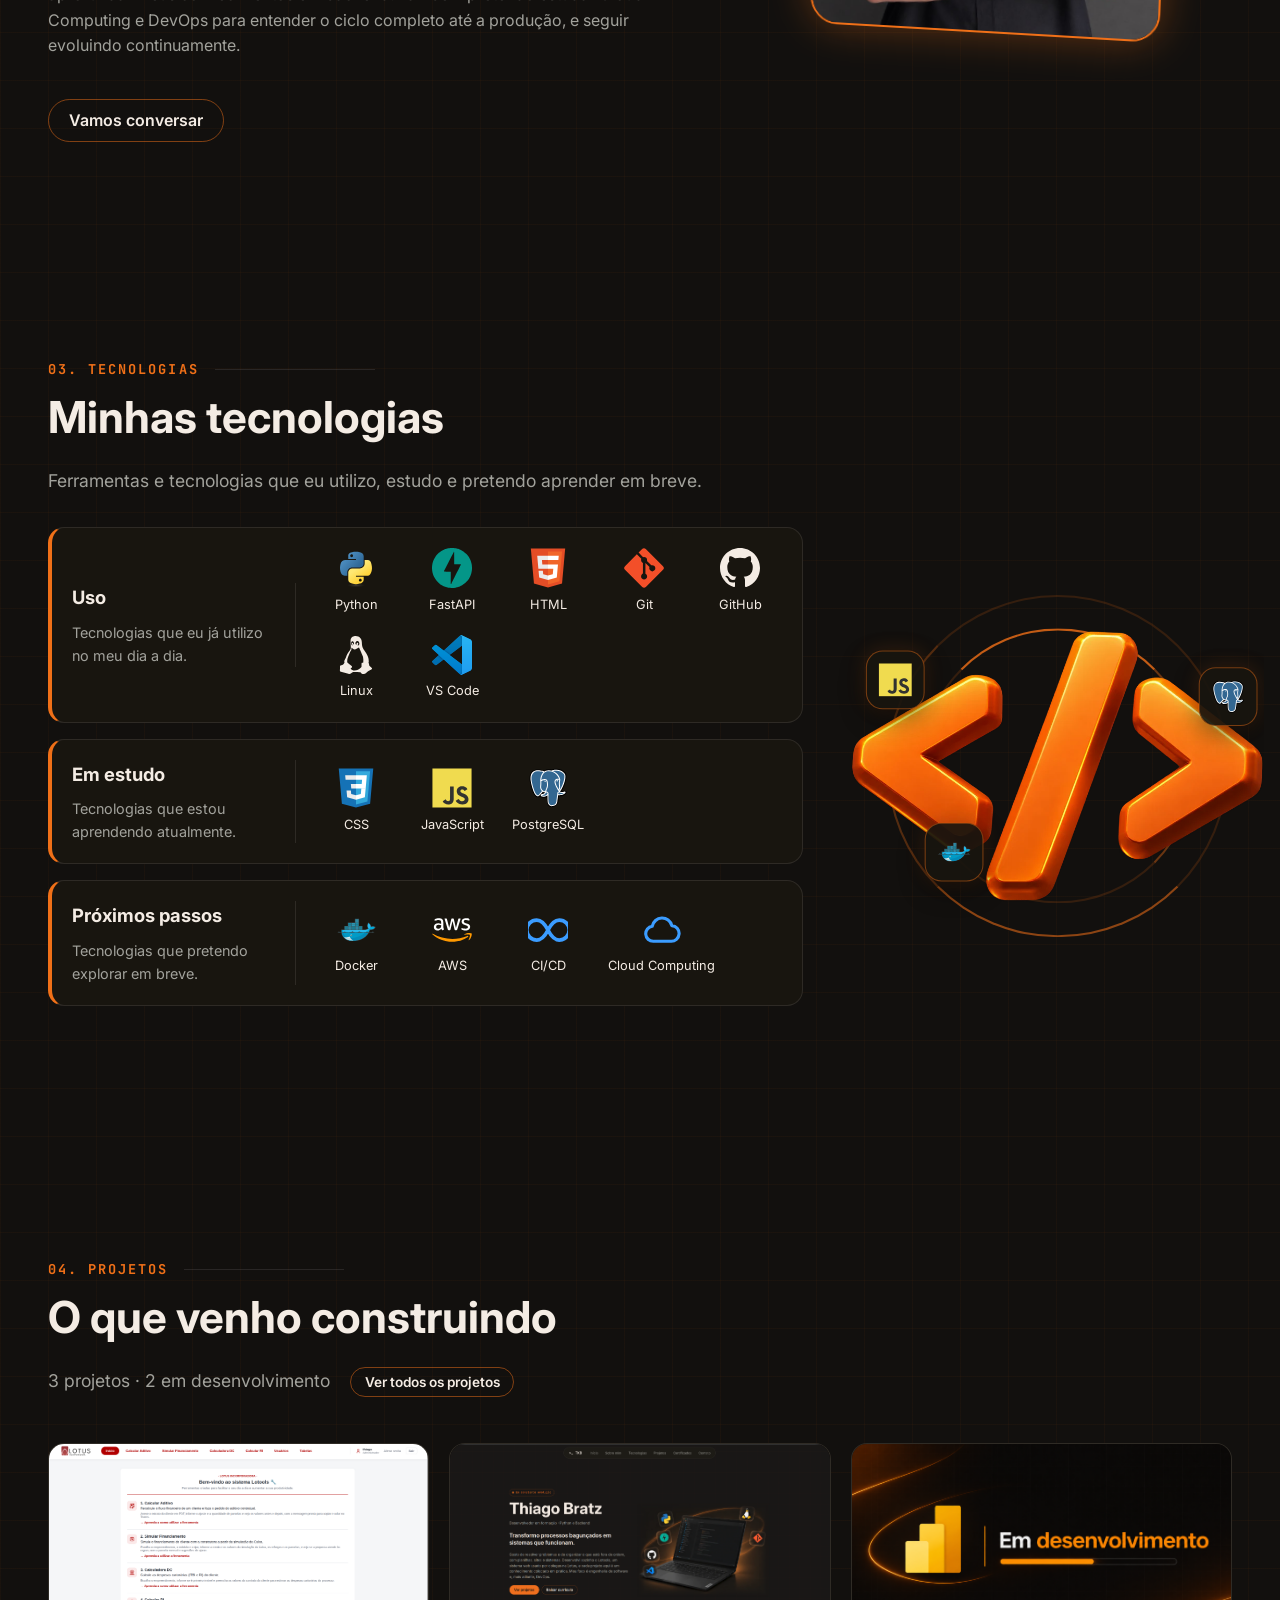
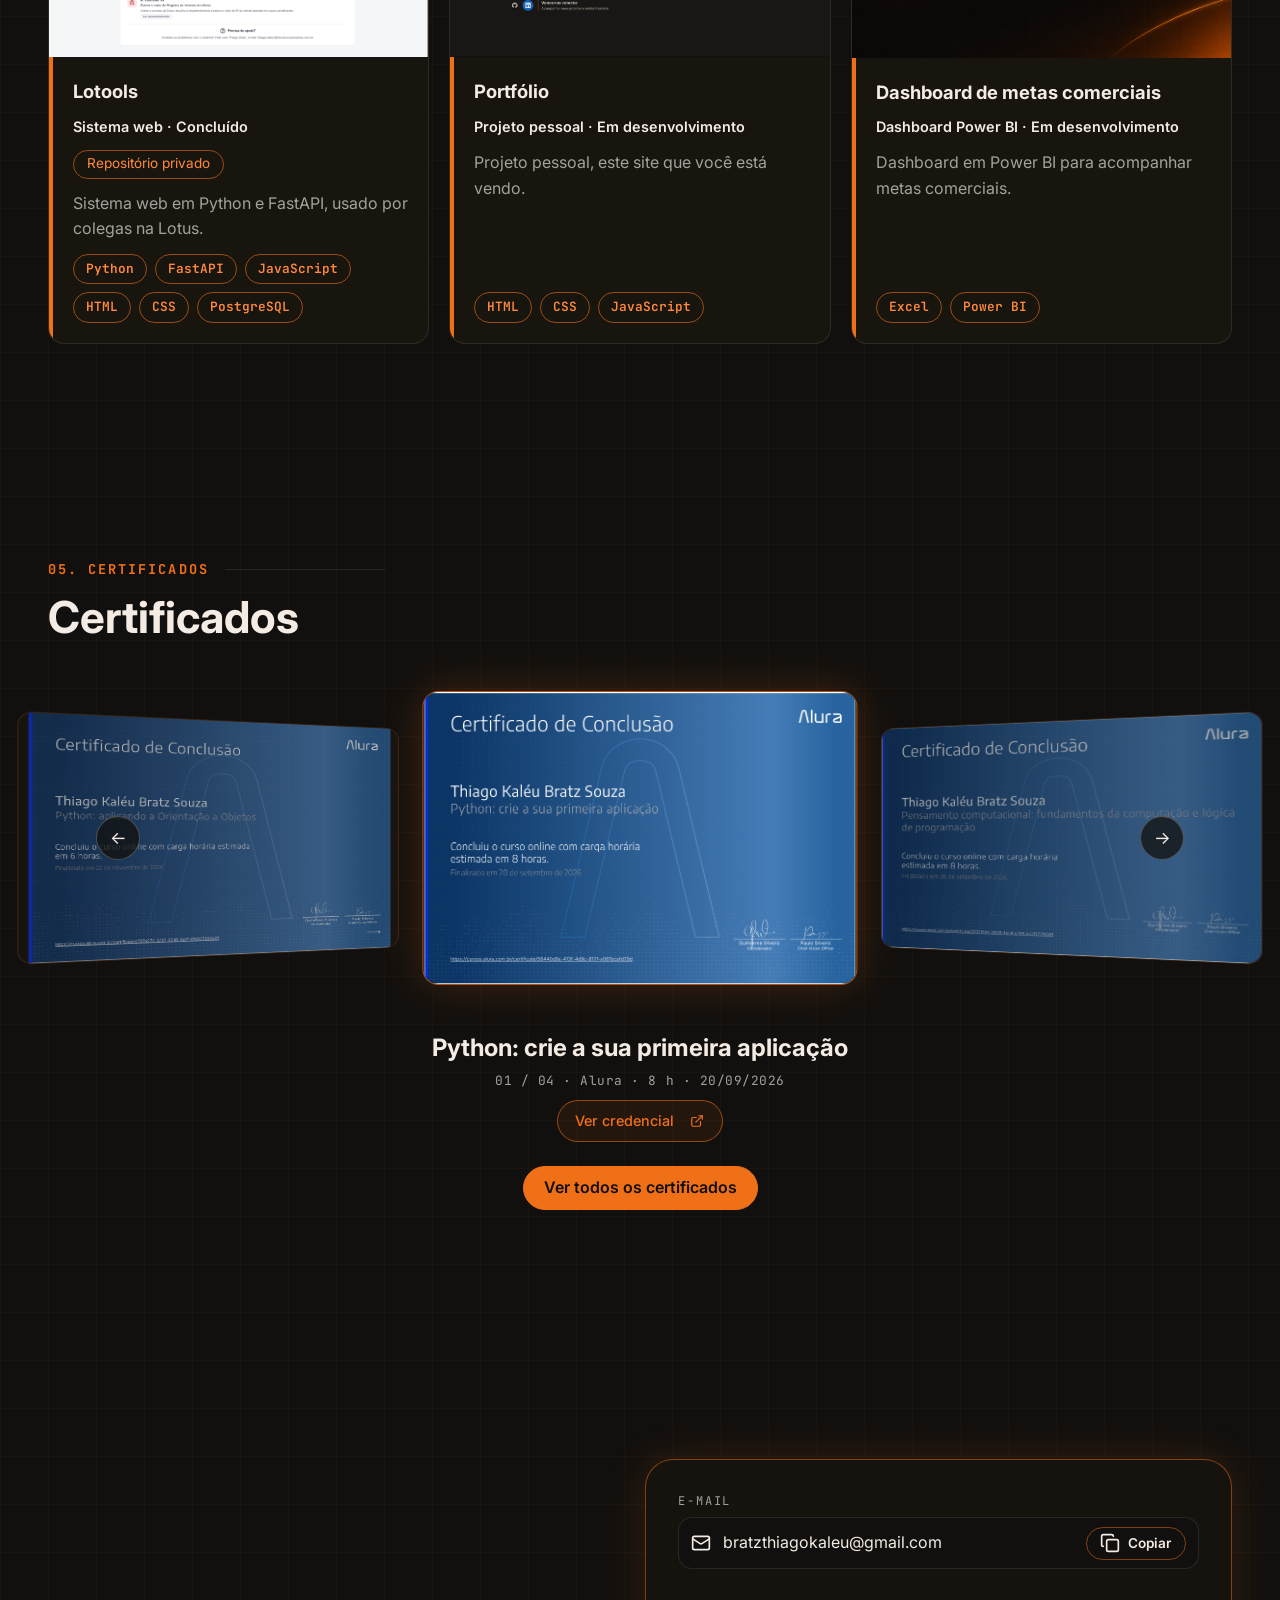
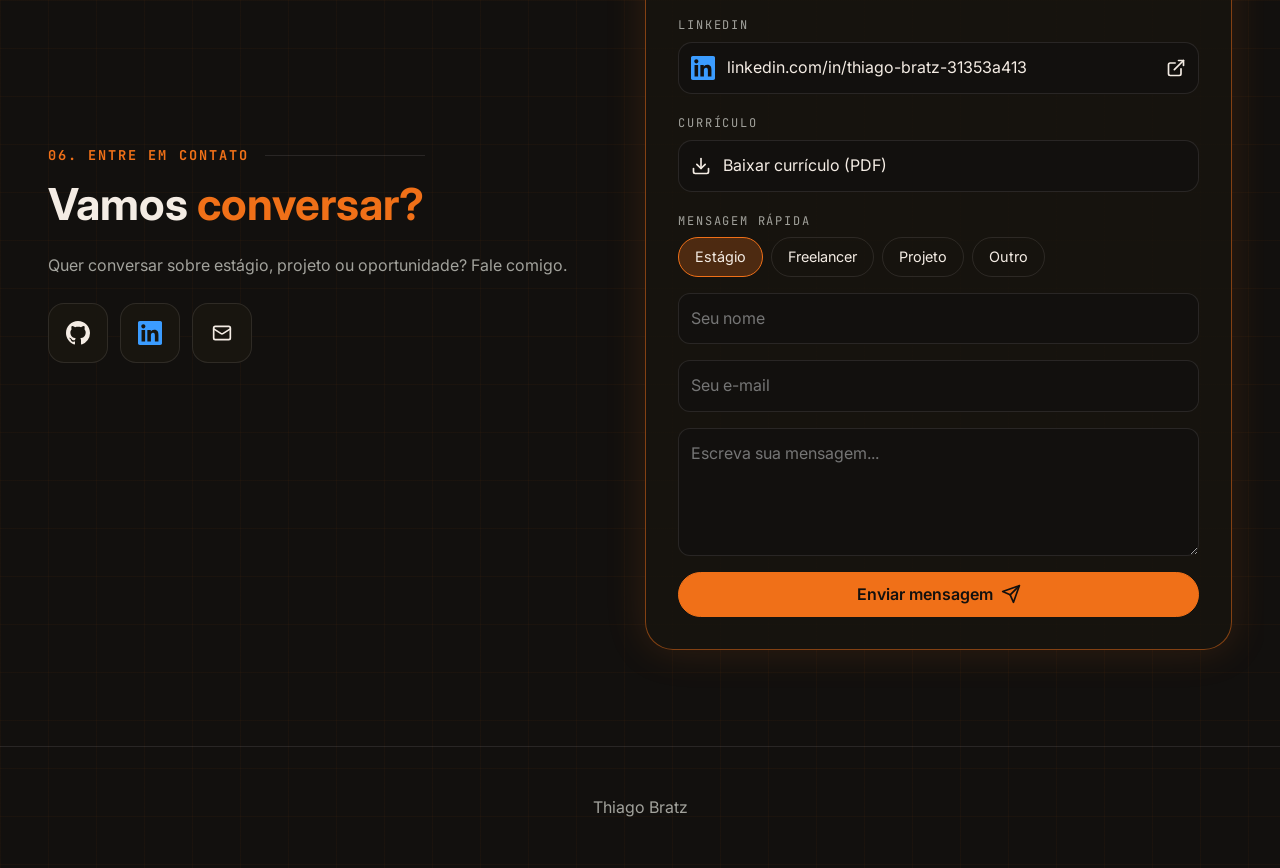
==== commit de2704b2: "adicionando campo de e-mail e honeypot" ====
--- a/index.html
+++ b/index.html
@@ -10,6 +10,12 @@
   <meta property="og:locale" content="pt_BR">
   <meta property="og:title" content="Thiago Bratz | Desenvolvedor em formação · Python e Backend">
   <meta property="og:description" content="Portfólio de Thiago Bratz, desenvolvedor em formação com foco em Python e Backend.">
+  <meta property="og:url" content="https://thiagobratz.vercel.app/">
+  <meta property="og:image" content="https://thiagobratz.vercel.app/assets/img/og-image.jpg">
+  <meta property="og:image:width" content="1200">
+  <meta property="og:image:height" content="630">
+  <meta property="og:image:alt" content="Thiago Bratz, desenvolvedor em formação em Python e Backend, ao lado de um notebook com código">
+  <meta name="twitter:card" content="summary_large_image">
   <link rel="icon" href="assets/icons/favicon.svg" type="image/svg+xml">
   <link rel="stylesheet" href="assets/css/style.css">
   <link rel="stylesheet" href="assets/css/certificados.css">
@@ -430,10 +436,13 @@
 
           <label class="sr-only" for="nome">Nome</label>
           <input type="text" id="nome" name="nome" placeholder="Seu nome" autocomplete="name" maxlength="100" required>
-
-          <label class="sr-only" for="mensagem">Mensagem</label>
+          <label class="sr-only" for="email">E-mail</label>
+          <input type="email" id="email" name="email" placeholder="Seu e-mail" autocomplete="email" maxlength="254" required>
           <textarea id="mensagem" name="mensagem" rows="4" placeholder="Escreva sua mensagem..." maxlength="2000" required></textarea>
-
+          <div class="campo-armadilha" aria-hidden="true">
+            <label for="website">Não preencha este campo</label>
+            <input type="text" id="website" name="website" tabindex="-1" autocomplete="off">
+          </div>
           <button class="botao botao-largo" type="submit">
             Enviar mensagem
             <svg class="icone-linha" aria-hidden="true"><use href="#i-enviar"/></svg>
--- a/assets/css/style.css
+++ b/assets/css/style.css
@@ -586,7 +586,6 @@
 /* arte </> + anéis + ícones: só aparece em telas grandes */
 .tech-visual {
   display: none;
-   translate: clamp(1rem, 2.5vw, 3rem) 0;
 }
 
 .tech-arte {
@@ -843,6 +842,15 @@
 
 textarea {
   resize: vertical;
+}
+
+/* campo-armadilha contra robôs: fora da tela, invisível e fora do Tab */
+.campo-armadilha {
+  position: absolute;
+  left: -9999px;
+  width: 1px;
+  height: 1px;
+  overflow: hidden;
 }
 
 footer {
@@ -1254,9 +1262,10 @@
   }
 
   .tech-visual {
-  position: relative;
-  display: block;
-  scale: 1.05;
+    position: relative;
+    display: block;
+    scale: 1.05;          /* tamanho */
+    translate: 1.5rem 0;  /* deslocamento para a direita */
   }
 
   .grade-projetos {
@@ -1280,29 +1289,192 @@
 }
 
 /* ========== 16. ACESSIBILIDADE: MENOS MOVIMENTO (sempre por último) ========== */
-@media (prefers-reduced-motion: reduce) {
-  html {
-    scroll-behavior: auto;
-  }
-
-  *,
-  *::before,
-  *::after {
-    transition-duration: 0.01ms !important;
-    animation-duration: 0.01ms !important;
-    animation-iteration-count: 1 !important;
-  }
-
-  .etiqueta::before,
-  .flutuar,
-  .anel,
-  .proxima-linha {
-    animation: none;
-  }
-
-  .js .revelar {
+/* Telas grandes: quanto mais largura, mais o símbolo cresce e se afasta dos cards */
+@media (min-width: 90rem) {            /* 1440px */
+  #tecnologias { overflow: visible; }  /* deixa a arte passar da caixa da seção */
+  .tech-visual { scale: 1.15; translate: 4rem 0; }
+}
+
+@media (min-width: 96rem) {            /* 1536px */
+  .tech-visual { scale: 1.2; translate: 6rem 0; }
+}
+
+@media (min-width: 120rem) {           /* 1920px */
+  .tech-visual { scale: 1.3; translate: 8rem 0; }
+}
+
+@media (min-width: 160rem) {           /* 2560px */
+  .tech-visual { scale: 1.4; translate: 12rem 0; }
+}
+
+/* ========== 17. CARD DE PROJETO: BOTÃO DE DETALHES ========== */
+.projeto-midia {
+  position: relative;
+  overflow: hidden;
+}
+
+/* escurece a imagem no hover */
+.projeto-midia::after {
+  content: "";
+  position: absolute;
+  inset: 0;
+  background: rgb(18 16 14 / 0.6);
+  opacity: 0;
+  transition: opacity 0.25s ease;
+  pointer-events: none;
+}
+
+.projeto-detalhes {
+  position: absolute;
+  top: 50%;
+  left: 50%;
+  z-index: 2;
+  display: grid;
+  place-items: center;
+  width: 52px;
+  height: 52px;
+  border-radius: 50%;
+  background: var(--bg-2);
+  color: var(--texto);
+  border: 1px solid rgb(240 112 24 / 0.5);
+  opacity: 0;
+  transform: translate(-50%, -50%) scale(0.9);
+  transition: opacity 0.25s ease, transform 0.25s ease, background 0.2s ease, color 0.2s ease;
+}
+
+.projeto-detalhes .icone-linha {
+  width: 1.4rem;
+  height: 1.4rem;
+}
+
+.projeto-midia:hover::after,
+.projeto-midia:focus-within::after {
+  opacity: 1;
+}
+
+.projeto-midia:hover .projeto-detalhes,
+.projeto-midia:focus-within .projeto-detalhes {
+  opacity: 1;
+  transform: translate(-50%, -50%) scale(1);
+}
+
+.projeto-detalhes:hover {
+  background: var(--laranja);
+  color: var(--bg);
+}
+
+/* Celular/tablet não têm "mouse em cima": deixa o botão sempre visível */
+@media (hover: none) {
+  .projeto-detalhes {
     opacity: 1;
-    transform: none;
-    transition: none;
-  }
+    transform: translate(-50%, -50%) scale(1);
+  }
+}
+
+/* ========== 18. PÁGINA DE DETALHES (projeto.html) ========== */
+.projeto-pagina {
+  max-width: 860px;
+  margin-inline: auto;
+}
+
+.projeto-topo h1 {
+  margin: 0.25rem 0;
+}
+
+.projeto-meta {
+  font-family: var(--fonte-mono);
+  font-size: 0.9rem;
+  color: var(--cinza);
+}
+
+.projeto-resumo {
+  margin: 0.75rem 0 1rem;
+  font-size: 1.1rem;
+}
+
+.projeto-chips,
+.projeto-tecs {
+  margin: 0;
+  padding: 0;
+  list-style: none;
+}
+
+.projeto-chips {
+  display: flex;
+  flex-wrap: wrap;
+  gap: 0.5rem;
+  margin-bottom: 1rem;
+}
+
+.projeto-chips li {
+  padding: 0.25rem 0.8rem;
+  font-family: var(--fonte-mono);
+  font-size: 0.8rem;
+  color: var(--laranja-claro);
+  border: 1px solid rgb(240 112 24 / 0.6);
+  border-radius: 999px;
+}
+
+.projeto-link {
+  display: inline-block;
+  margin-right: 0.5rem;
+  padding: 0.5rem 1rem;
+  color: var(--laranja);
+  text-decoration: none;
+  border: 1px solid rgb(240 112 24 / 0.6);
+  border-radius: 999px;
+}
+
+.projeto-link:hover {
+  background: var(--laranja);
+  color: var(--bg);
+}
+
+.projeto-aviso {
+  color: var(--cinza);
+}
+
+.projeto-capa,
+.projeto-figura img {
+  display: block;
+  width: 100%;
+  height: auto;
+  border: 1px solid var(--borda);
+  border-radius: 12px;
+}
+
+.projeto-capa {
+  margin: 1.5rem 0;
+}
+
+/* as seções daqui NÃO podem ter a altura de tela cheia da regra global "section" */
+.projeto-secao {
+  min-height: 0;
+  max-width: none;
+  margin: 2.5rem 0 0;
+  padding: 0;
+}
+
+.projeto-secao h2 {
+  margin-bottom: 0.75rem;
+}
+
+.projeto-secao p {
+  line-height: 1.7;
+  color: #d8cfc6;
+}
+
+.projeto-tecs li {
+  margin-bottom: 0.5rem;
+  line-height: 1.6;
+}
+
+.projeto-figura {
+  margin: 0 0 1.5rem;
+}
+
+.projeto-figura figcaption {
+  margin-top: 0.5rem;
+  font-size: 0.9rem;
+  color: var(--cinza);
 }
